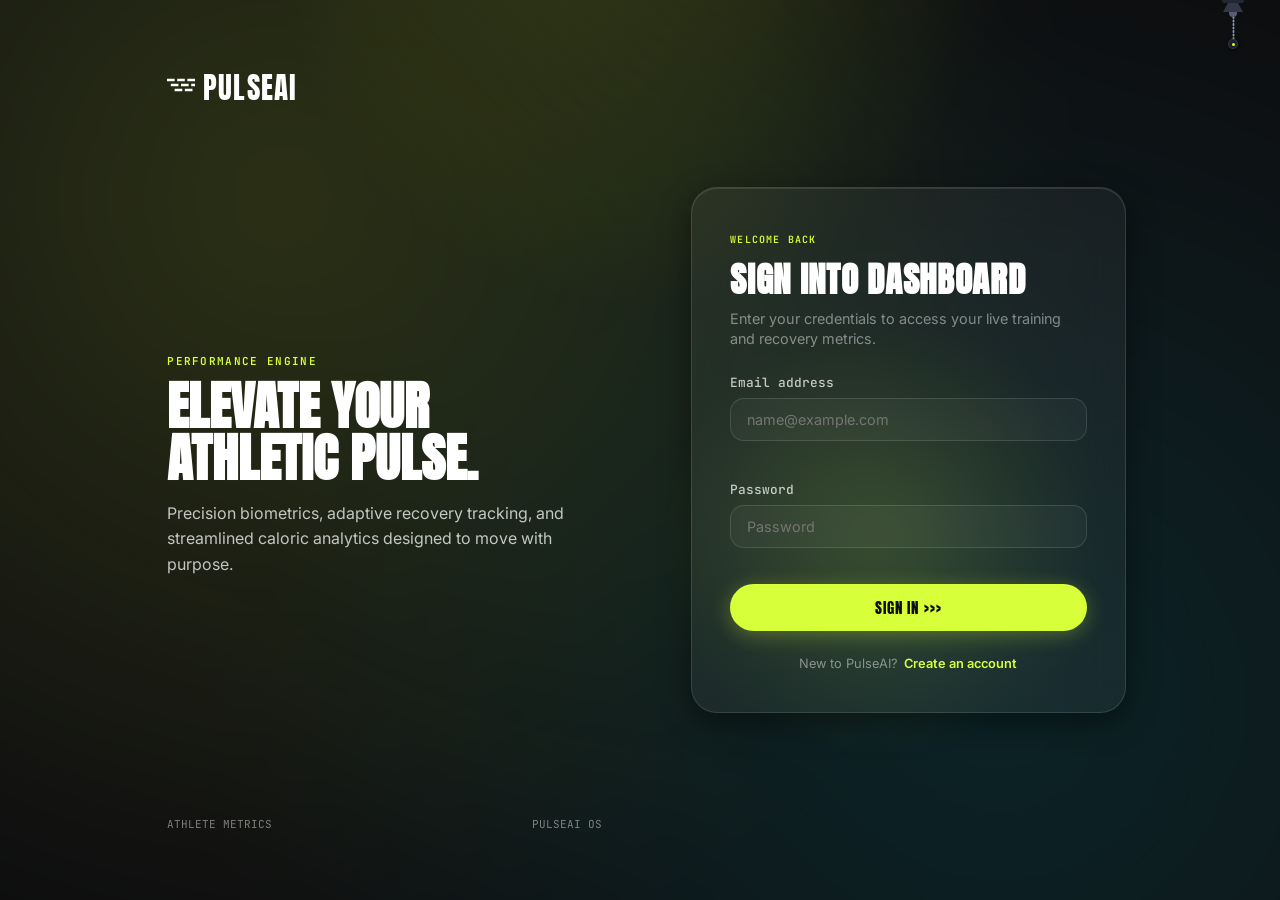
==== index.html @ 4d7e6f19 "Initial commit: PulseAI frontend" ====
<!DOCTYPE html>
<html lang="en">
<head>
  <meta charset="UTF-8">
  <meta http-equiv="refresh" content="0; url=dashboard.html">
  <title>PulseAI — Redirecting</title>
  <script>
    window.location.href = localStorage.getItem('pulseai_token') ? 'dashboard.html' : 'login.html';
  </script>
</head>
<body>
  <p>Redirecting to <a href="dashboard.html">PulseAI Dashboard</a>...</p>
</body>
</html>
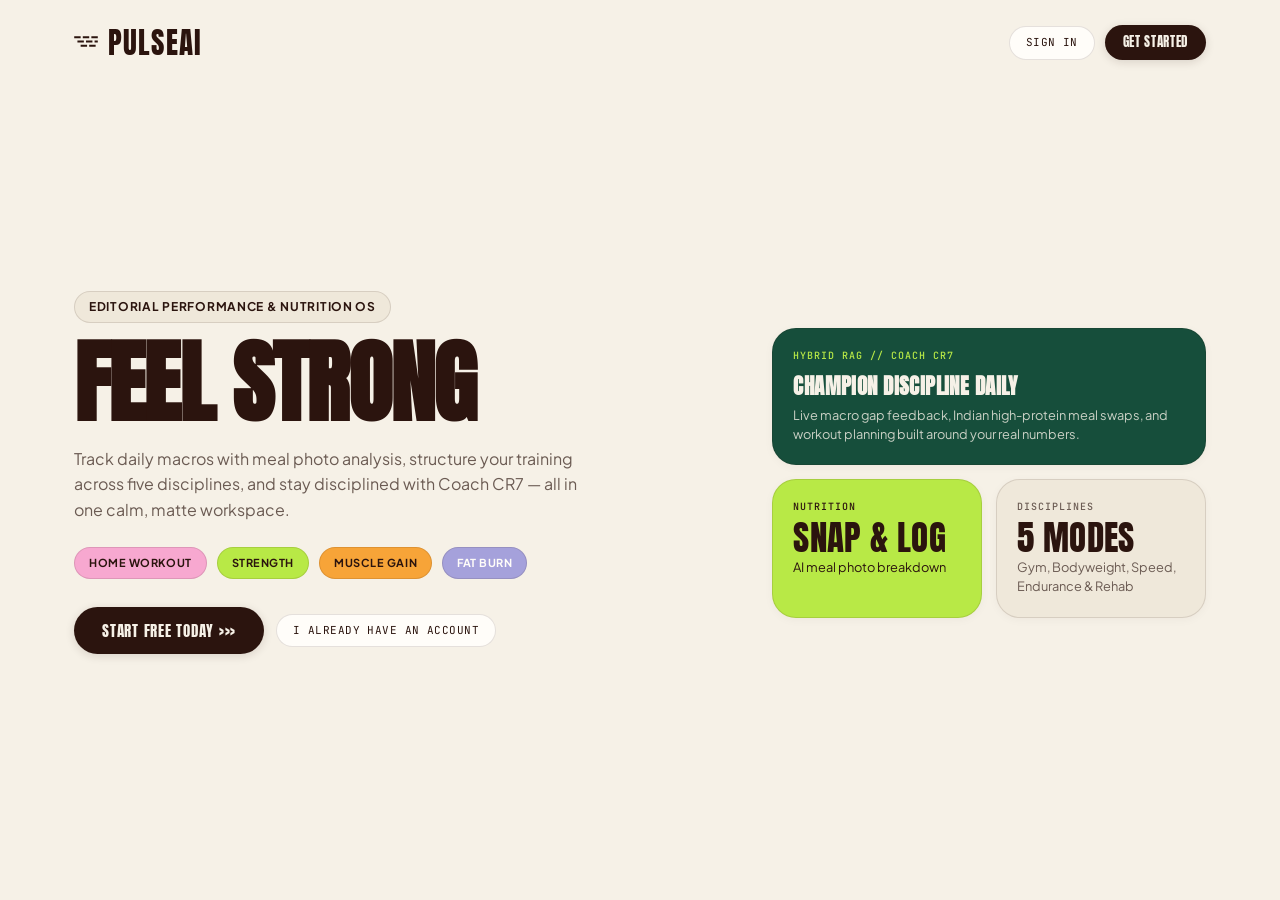
==== commit 9c74f1ad: "add RAG coach" ====
--- a/index.html
+++ b/index.html
@@ -2,13 +2,88 @@
 <html lang="en">
 <head>
   <meta charset="UTF-8">
-  <meta http-equiv="refresh" content="0; url=dashboard.html">
-  <title>PulseAI — Redirecting</title>
+  <meta name="viewport" content="width=device-width, initial-scale=1.0">
+  <title>PulseAI — Feel Strong. Train With Purpose.</title>
+  <link rel="preconnect" href="https://fonts.googleapis.com">
+  <link rel="preconnect" href="https://fonts.gstatic.com" crossorigin>
+  <link href="https://fonts.googleapis.com/css2?family=Anton&family=Plus+Jakarta+Sans:wght@400;500;600;700&family=JetBrains+Mono:wght@400;500;600&display=swap" rel="stylesheet">
+  <link rel="stylesheet" href="css/style.css">
+</head>
+<body class="landing-page">
+  <header class="landing-nav">
+    <a href="index.html" class="landing-brand">
+      <div class="brand-logo-symbol">
+        <svg width="24" height="15" viewBox="0 0 22 14" fill="currentColor">
+          <path d="M0 2h6v2H0zm8 0h6v2H8zm8 0h6v2h-6zM3 6h6v2H3zm8 0h6v2h-6zm8 0h3v2h-3zM6 10h6v2H6zm8 0h6v2h-6z"/>
+        </svg>
+      </div>
+      <span class="brand-wordmark">PulseAI</span>
+    </a>
+
+    <div class="landing-nav-actions" id="landingNavActions">
+      <a href="login.html" class="btn-subtle">Sign In</a>
+      <a href="signup.html" class="btn-primary btn-sm">Get Started</a>
+    </div>
+  </header>
+
+  <main class="landing-hero">
+    <section>
+      <span class="landing-kicker">Editorial Performance &amp; Nutrition OS</span>
+      <h1 class="landing-title">FEEL STRONG</h1>
+      <p class="landing-subtitle">
+        Track daily macros with meal photo analysis, structure your training across five disciplines, and stay disciplined with Coach CR7 — all in one calm, matte workspace.
+      </p>
+
+      <div class="editorial-pills">
+        <span class="editorial-pill pill-blush">HOME WORKOUT</span>
+        <span class="editorial-pill pill-lime">STRENGTH</span>
+        <span class="editorial-pill pill-amber">MUSCLE GAIN</span>
+        <span class="editorial-pill pill-lavender">FAT BURN</span>
+      </div>
+
+      <div class="landing-cta-row" id="landingCtaRow">
+        <a href="signup.html" class="btn-primary">Start Free Today &gt;&gt;&gt;</a>
+        <a href="login.html" class="btn-subtle">I Already Have an Account</a>
+      </div>
+    </section>
+
+    <section class="landing-bento-preview" aria-label="Feature Preview">
+      <div class="landing-stat-card is-forest">
+        <div class="card-label" style="color: #B8E946;">HYBRID RAG // COACH CR7</div>
+        <h2 class="card-heading" style="color: #F6F1E7; margin-top: 8px;">CHAMPION DISCIPLINE DAILY</h2>
+        <p class="card-subtext" style="color: rgba(246, 241, 231, 0.8);">
+          Live macro gap feedback, Indian high-protein meal swaps, and workout planning built around your real numbers.
+        </p>
+      </div>
+
+      <div class="landing-stat-card is-lime">
+        <div class="card-label" style="color: #2B140E;">NUTRITION</div>
+        <div class="pixel-number" style="font-size: 2.2rem; margin-top: 6px;">SNAP &amp; LOG</div>
+        <p class="card-subtext" style="color: #2B140E;">AI meal photo breakdown</p>
+      </div>
+
+      <div class="landing-stat-card is-sand">
+        <div class="card-label">DISCIPLINES</div>
+        <div class="pixel-number" style="font-size: 2.2rem; margin-top: 6px;">5 MODES</div>
+        <p class="card-subtext">Gym, Bodyweight, Speed, Endurance &amp; Rehab</p>
+      </div>
+    </section>
+  </main>
+
   <script>
-    window.location.href = localStorage.getItem('pulseai_token') ? 'dashboard.html' : 'login.html';
+    (function () {
+      const hasToken = Boolean(localStorage.getItem('pulseai_token'));
+      if (hasToken) {
+        const navActions = document.getElementById('landingNavActions');
+        const ctaRow = document.getElementById('landingCtaRow');
+        if (navActions) {
+          navActions.innerHTML = '<a href="dashboard.html" class="btn-primary btn-sm">Open Dashboard &gt;&gt;&gt;</a>';
+        }
+        if (ctaRow) {
+          ctaRow.innerHTML = '<a href="dashboard.html" class="btn-primary">Continue to Dashboard &gt;&gt;&gt;</a>';
+        }
+      }
+    })();
   </script>
-</head>
-<body>
-  <p>Redirecting to <a href="dashboard.html">PulseAI Dashboard</a>...</p>
 </body>
 </html>
--- a/css/style.css
+++ b/css/style.css
@@ -0,0 +1,2840 @@
+/* ==========================================================================
+   PulseAI — Warm Editorial Fitness Design System
+   Aesthetic: Matte cream (#F6F1E7), warm sand (#EFE8DA), deep espresso
+   (#2B140E), bold condensed typography (Anton), and flat pastel/earthy pills.
+   ========================================================================== */
+
+/* --- CSS Variables & Design Tokens --- */
+:root, [data-theme="dark"] {
+  /* Core Warm Editorial Palette */
+  --editorial-espresso: #2B140E;
+  --editorial-forest: #164E3B;
+  --editorial-lime: #B8E946;
+  --editorial-blush: #F7A8D0;
+  --editorial-amber: #F7A438;
+  --editorial-lavender: #A5A1DB;
+
+  --color-accent: #2B140E;           /* Deep Espresso Primary CTA */
+  --color-accent-hover: #3D1E16;
+  --color-accent-subtle: #EFE8DA;
+  --color-accent-glow: rgba(43, 20, 14, 0.08);
+  --color-accent-text: #F6F1E7;
+  --color-accent-contrast: #164E3B;
+
+  --color-bg-canvas: #F6F1E7;        /* Warm Bone / Cream */
+  --color-bg-sand: #EFE8DA;          /* Secondary Warm Sand */
+  --color-bg-card: #FFFDF9;          /* Clean Flat Ivory */
+  --color-bg-card-hover: #EFE8DA;
+  --color-bg-subtle: #EFE8DA;
+  --color-bg-pill: #EFE8DA;
+  --color-bg-active-pill: #F6F1E7;
+
+  --color-border: rgba(43, 20, 14, 0.12);
+  --color-border-subtle: rgba(43, 20, 14, 0.08);
+  --color-border-active: #2B140E;
+
+  --color-text-primary: #2B140E;     /* Deep Espresso Brown */
+  --color-text-secondary: #6B5B53;   /* Muted Taupe */
+  --color-text-muted: #6B5B53;
+  --color-text-inverse: #F6F1E7;
+
+  --color-danger: #B91C1C;
+  --color-danger-bg: rgba(185, 28, 28, 0.1);
+  --color-success: #164E3B;
+  --color-success-bg: rgba(22, 78, 59, 0.12);
+
+  /* Matte Tactile Card Properties (Zero Blur / Zero Glow) */
+  --card-blur: 0px;
+  --card-inner-highlight: none;
+  --shadow-card: 0 2px 10px rgba(43, 20, 14, 0.04);
+  --shadow-hover: 0 6px 18px rgba(43, 20, 14, 0.08);
+  --shadow-glow: none;
+
+  /* Activity Rings Palette (Solid Flat Fills) */
+  --ring-track: #EAE2D3;
+  --ring-cal-color: #B8E946;         /* Electric Lime */
+  --ring-workout-color: #164E3B;     /* Forest Green */
+  --ring-meal-color: #F7A438;        /* Warm Amber */
+
+  /* Analytics Charts */
+  --chart-bar-default: #EAE2D3;
+  --chart-bar-hover: #B8E946;
+  --chart-line-color: rgba(43, 20, 14, 0.12);
+
+  /* Lamp */
+  --lamp-cord-color: #6B5B53;
+  --lamp-knob-color: #2B140E;
+  --lamp-glow-color: rgba(247, 164, 56, 0.25);
+
+  /* Typography */
+  --font-display: 'Anton', 'Oswald', -apple-system, sans-serif;
+  --font-mono: 'JetBrains Mono', monospace;
+  --font-sans: 'Plus Jakarta Sans', 'Inter', -apple-system, BlinkMacSystemFont, 'Segoe UI', Roboto, sans-serif;
+
+  /* Font scale */
+  --font-size-2xs: 10px;
+  --font-size-xs: clamp(0.72rem, 0.68rem + 0.2vw, 0.8rem);
+  --font-size-sm: clamp(0.82rem, 0.78rem + 0.2vw, 0.9rem);
+  --font-size-base: clamp(0.92rem, 0.88rem + 0.2vw, 1rem);
+  --font-size-lg: clamp(1.15rem, 1rem + 0.5vw, 1.35rem);
+  --font-size-xl: clamp(1.5rem, 1.25rem + 1vw, 2rem);
+  --font-size-huge: clamp(2.8rem, 2.2rem + 2.5vw, 4.4rem);
+
+  /* Spacing */
+  --space-2xs: 4px;
+  --space-xs: 8px;
+  --space-sm: 12px;
+  --space-md: 16px;
+  --space-lg: 24px;
+  --space-xl: 32px;
+
+  /* Radii (24-28px curves) */
+  --radius-sm: 8px;
+  --radius-md: 14px;
+  --radius-card: 26px;
+  --radius-full: 9999px;
+
+  /* Transitions */
+  --transition-fast: 160ms cubic-bezier(0.16, 1, 0.3, 1);
+  --transition-normal: 260ms cubic-bezier(0.16, 1, 0.3, 1);
+}
+
+/* Light Lamp Variant (Soft Ivory Canvas) */
+[data-theme="light"] {
+  --color-bg-canvas: #FFFDF9;
+  --color-bg-sand: #F6F1E7;
+  --color-bg-card: #F6F1E7;
+  --color-bg-card-hover: #EFE8DA;
+  --color-bg-subtle: #EFE8DA;
+  --color-bg-pill: #EFE8DA;
+  --color-text-primary: #2B140E;
+  --color-text-secondary: #6B5B53;
+  --color-text-muted: #6B5B53;
+  --shadow-card: 0 2px 10px rgba(43, 20, 14, 0.04);
+  --shadow-hover: 0 6px 18px rgba(43, 20, 14, 0.08);
+}
+
+/* --- Global Reset & Base Setup --- */
+*, *::before, *::after {
+  box-sizing: border-box;
+  margin: 0;
+  padding: 0;
+}
+
+html {
+  font-family: var(--font-sans);
+  background-color: var(--color-bg-canvas);
+  color: var(--color-text-primary);
+  font-size: 16px;
+  line-height: 1.45;
+  -webkit-font-smoothing: antialiased;
+  -moz-osx-font-smoothing: grayscale;
+  overflow-x: hidden;
+}
+
+body {
+  min-height: 100vh;
+  background-color: var(--color-bg-canvas);
+  color: var(--color-text-primary);
+  overflow-x: hidden;
+  position: relative;
+  transition: background-color var(--transition-normal), color var(--transition-normal);
+}
+
+body.app-body {
+  padding-bottom: 96px; /* Floating bottom nav clearance */
+}
+
+/* Matte Editorial Canvas (No Ambient Glow) */
+body::before,
+[data-theme="light"] body::before {
+  display: none;
+}
+
+/* Tabular Numerics across all counters */
+.pixel-number, .stat-val, .tm-val, .kpi-pill strong, .w-val, .ring-center-val, .stat-chip-val {
+  font-variant-numeric: tabular-nums;
+  font-feature-settings: "tnum";
+}
+
+/* ==========================================================================
+   THEME LAMP WIDGET (Top-Right Ceiling Pull Cord)
+   ========================================================================== */
+.theme-lamp-widget {
+  position: fixed;
+  top: 0;
+  right: clamp(16px, 3.5vw, 36px);
+  z-index: 1001;
+  display: flex;
+  flex-direction: column;
+  align-items: center;
+  pointer-events: none;
+  transform-origin: top center;
+}
+
+.lamp-mount {
+  width: 22px;
+  height: 3px;
+  background: #232733;
+  border-radius: 0 0 2px 2px;
+}
+
+.lamp-body {
+  position: relative;
+  display: flex;
+  flex-direction: column;
+  align-items: center;
+  transform-origin: top center;
+  will-change: transform;
+}
+
+.lamp-shade {
+  width: 20px;
+  height: 9px;
+  background: #323846;
+  clip-path: polygon(25% 0%, 75% 0%, 100% 100%, 0% 100%);
+  border-radius: 2px 2px 0 0;
+}
+
+.lamp-bulb {
+  width: 8px;
+  height: 6px;
+  background: #555E75;
+  border-radius: 0 0 4px 4px;
+  margin-top: -1px;
+  transition: background-color var(--transition-normal), box-shadow var(--transition-normal);
+}
+
+.lamp-glow {
+  position: absolute;
+  top: 8px;
+  left: 50%;
+  transform: translateX(-50%);
+  width: 50px;
+  height: 36px;
+  background: radial-gradient(ellipse at top, var(--lamp-glow-color) 0%, transparent 75%);
+  pointer-events: none;
+  opacity: 0;
+  transition: opacity var(--transition-normal);
+}
+
+.lamp-on .lamp-bulb {
+  background: #D7FF3A;
+  box-shadow: 0 0 14px #D7FF3A;
+}
+
+.lamp-on .lamp-glow {
+  opacity: 1;
+}
+
+.lamp-cord-assembly {
+  display: flex;
+  flex-direction: column;
+  align-items: center;
+  pointer-events: auto;
+  cursor: pointer;
+  touch-action: none;
+  transform-origin: top center;
+  will-change: transform;
+}
+
+@keyframes threadPullBounce {
+  0% { transform: translate3d(0, 0, 0) scaleY(1); }
+  30% { transform: translate3d(0, 8px, 0) scaleY(1.2); }
+  60% { transform: translate3d(0, -2px, 0) scaleY(0.96); }
+  80% { transform: translate3d(0, 1px, 0) scaleY(1.02); }
+  100% { transform: translate3d(0, 0, 0) scaleY(1); }
+}
+
+@keyframes lampGentleSwing {
+  0% { transform: rotate(0deg); }
+  22% { transform: rotate(4deg); }
+  48% { transform: rotate(-2.5deg); }
+  72% { transform: rotate(1.2deg); }
+  88% { transform: rotate(-0.5deg); }
+  100% { transform: rotate(0deg); }
+}
+
+.lamp-cord-assembly.is-pulling {
+  animation: threadPullBounce 0.45s cubic-bezier(0.18, 0.89, 0.32, 1.28) forwards;
+}
+
+.lamp-body.is-swinging {
+  animation: lampGentleSwing 0.65s cubic-bezier(0.25, 0.1, 0.25, 1) forwards;
+}
+
+.lamp-wire-svg {
+  width: 3px;
+  height: 22px;
+  color: var(--lamp-cord-color);
+  display: block;
+}
+
+.lamp-pull-knob {
+  background: #1C1F28;
+  border: 1px solid var(--color-border);
+  width: 10px;
+  height: 10px;
+  border-radius: 50%;
+  display: flex;
+  align-items: center;
+  justify-content: center;
+  cursor: pointer;
+  padding: 0;
+  box-shadow: 0 1px 4px rgba(0, 0, 0, 0.5);
+  transition: transform var(--transition-fast), background-color var(--transition-fast);
+}
+
+.lamp-pull-knob:hover {
+  transform: scale(1.18);
+  background: var(--color-accent);
+}
+
+.knob-ring {
+  width: 3px;
+  height: 3px;
+  border-radius: 50%;
+  background: var(--color-accent);
+}
+
+/* ==========================================================================
+   APP SHELL & LAYOUT
+   ========================================================================== */
+.app-shell {
+  width: 100%;
+  max-width: 1280px;
+  margin: 0 auto;
+  display: flex;
+  flex-direction: column;
+  min-height: 100vh;
+  position: relative;
+  z-index: 1;
+}
+
+.main-content {
+  flex: 1;
+  padding: var(--space-md);
+  width: 100%;
+}
+
+/* Hero Header */
+.content-header {
+  display: flex;
+  justify-content: space-between;
+  align-items: center;
+  margin-bottom: var(--space-lg);
+  padding-right: clamp(40px, 5vw, 60px); /* Clearance for top-right lamp */
+}
+
+.header-meta {
+  display: flex;
+  flex-direction: column;
+}
+
+.header-kicker {
+  font-family: var(--font-mono);
+  font-size: var(--font-size-2xs);
+  color: var(--editorial-forest);
+  letter-spacing: 0.12em;
+  font-weight: 600;
+  text-transform: uppercase;
+}
+
+.header-title {
+  font-family: var(--font-display);
+  font-size: clamp(2.1rem, 1.7rem + 1.8vw, 3.4rem);
+  letter-spacing: -0.02em;
+  line-height: 0.95;
+  color: var(--color-text-primary);
+  text-transform: uppercase;
+  margin-top: 4px;
+}
+
+.header-badges {
+  display: flex;
+  align-items: center;
+  gap: var(--space-xs);
+}
+
+.avatar-badge {
+  width: 42px;
+  height: 42px;
+  border-radius: 50%;
+  background: var(--editorial-blush);
+  border: 1px solid var(--color-border);
+  display: flex;
+  align-items: center;
+  justify-content: center;
+  font-family: var(--font-display);
+  font-size: 16px;
+  color: var(--editorial-espresso);
+}
+
+.status-pill {
+  font-family: var(--font-mono);
+  font-size: 10px;
+  padding: 4px 10px;
+  border-radius: var(--radius-full);
+  background: var(--color-bg-sand);
+  color: var(--color-text-secondary);
+  border: 1px solid var(--color-border);
+  text-transform: uppercase;
+  letter-spacing: 0.05em;
+}
+
+.status-live {
+  background: var(--editorial-forest);
+  color: #F6F1E7;
+  border-color: var(--editorial-forest);
+  font-weight: 600;
+}
+
+.status-completed {
+  background: var(--editorial-lime);
+  color: var(--editorial-espresso);
+  border-color: rgba(43, 20, 14, 0.12);
+  font-weight: 600;
+}
+
+/* ==========================================================================
+   NAVIGATION
+   Mobile: Clean Espresso Pill Bottom Nav
+   Desktop: Clean Espresso Sticky Side Nav
+   ========================================================================== */
+.app-nav {
+  position: fixed;
+  bottom: 16px;
+  left: 50%;
+  transform: translateX(-50%);
+  width: calc(100% - 32px);
+  max-width: 400px;
+  z-index: 1000;
+  background: var(--editorial-espresso);
+  border: 1px solid rgba(43, 20, 14, 0.2);
+  border-radius: var(--radius-full);
+  box-shadow: 0 8px 24px rgba(43, 20, 14, 0.16);
+  display: flex;
+  justify-content: space-around;
+  align-items: center;
+  padding: 8px 14px;
+}
+
+[data-theme="light"] .app-nav {
+  background: var(--editorial-espresso);
+  border-color: rgba(43, 20, 14, 0.2);
+  box-shadow: 0 8px 24px rgba(43, 20, 14, 0.16);
+}
+
+.nav-brand, .nav-footer {
+  display: none;
+}
+
+.nav-links {
+  display: flex;
+  justify-content: space-around;
+  align-items: center;
+  width: 100%;
+  list-style: none;
+}
+
+.nav-item {
+  display: flex;
+  flex-direction: column;
+  align-items: center;
+  text-decoration: none;
+  color: rgba(246, 241, 231, 0.68);
+  font-family: var(--font-sans);
+  font-weight: 600;
+  font-size: 10px;
+  gap: 3px;
+  padding: 6px 14px;
+  border-radius: var(--radius-full);
+  transition: color var(--transition-fast), background-color var(--transition-fast), transform var(--transition-fast);
+}
+
+.nav-item:active {
+  transform: scale(0.95);
+}
+
+.nav-icon {
+  width: 20px;
+  height: 20px;
+}
+
+.nav-item.active {
+  color: var(--editorial-espresso);
+  background-color: #F6F1E7;
+  box-shadow: none;
+  font-weight: 700;
+}
+
+[data-theme="light"] .nav-item.active {
+  color: var(--editorial-espresso);
+  background-color: #FFFDF9;
+  box-shadow: none;
+}
+
+/* ==========================================================================
+   CARDS & BENTO GRID SYSTEM
+   ========================================================================== */
+.card {
+  background: var(--color-bg-card);
+  border: 1px solid var(--color-border);
+  border-radius: var(--radius-card);
+  box-shadow: var(--shadow-card);
+  padding: clamp(18px, 2.5vw, 26px);
+  display: flex;
+  flex-direction: column;
+  position: relative;
+  overflow: hidden;
+  animation: cardFadeUp 0.45s cubic-bezier(0.16, 1, 0.3, 1) backwards;
+  transition: transform var(--transition-normal), box-shadow var(--transition-normal), border-color var(--transition-normal);
+}
+
+.card:hover {
+  box-shadow: var(--shadow-hover);
+  border-color: rgba(43, 20, 14, 0.22);
+}
+
+[data-theme="light"] .card:hover {
+  border-color: rgba(43, 20, 14, 0.22);
+}
+
+@keyframes cardFadeUp {
+  from {
+    opacity: 0;
+    transform: translateY(14px);
+  }
+  to {
+    opacity: 1;
+    transform: translateY(0);
+  }
+}
+
+.card-header {
+  display: flex;
+  justify-content: space-between;
+  align-items: center;
+  margin-bottom: var(--space-md);
+}
+
+.card-label {
+  font-family: var(--font-mono);
+  font-size: var(--font-size-2xs);
+  color: var(--color-text-muted);
+  letter-spacing: 0.1em;
+  text-transform: uppercase;
+  font-weight: 500;
+}
+
+.card-badge {
+  font-family: var(--font-mono);
+  font-size: var(--font-size-2xs);
+  padding: 3px 8px;
+  border-radius: var(--radius-full);
+  background-color: var(--color-bg-subtle);
+  color: var(--color-text-secondary);
+  border: 1px solid var(--color-border);
+  text-transform: uppercase;
+}
+
+/* Giant Condensed Numbers */
+.pixel-number {
+  font-family: var(--font-display);
+  font-size: var(--font-size-huge);
+  line-height: 0.95;
+  color: var(--color-text-primary);
+  letter-spacing: 0.01em;
+  text-transform: uppercase;
+}
+
+.metric-pixel-wrap {
+  display: flex;
+  align-items: baseline;
+  gap: var(--space-xs);
+}
+
+.pixel-unit {
+  font-family: var(--font-mono);
+  font-size: var(--font-size-sm);
+  color: var(--color-text-muted);
+  font-weight: 600;
+}
+
+.card-heading {
+  font-family: var(--font-display);
+  font-size: 1.3rem;
+  letter-spacing: 0.02em;
+  text-transform: uppercase;
+  color: var(--color-text-primary);
+  margin-top: 4px;
+}
+
+.card-subtext {
+  font-size: var(--font-size-xs);
+  color: var(--color-text-muted);
+  margin-top: 4px;
+  line-height: 1.5;
+}
+
+/* ==========================================================================
+   1. FOREST GREEN EDITORIAL PULSESCORE CARD
+   ========================================================================== */
+.card-pulsescore {
+  background: var(--editorial-forest) !important;
+  color: #F6F1E7 !important;
+  border: 1px solid rgba(43, 20, 14, 0.14) !important;
+  box-shadow: 0 4px 16px rgba(22, 78, 59, 0.16) !important;
+}
+
+.card-pulsescore .card-label,
+.card-pulsescore .card-heading,
+.card-pulsescore .card-subtext,
+.card-pulsescore .pixel-unit,
+.card-pulsescore .stat-lbl,
+.card-pulsescore .stat-val,
+.card-pulsescore .stat-unit {
+  color: #F6F1E7 !important;
+}
+
+.card-pulsescore .pixel-number {
+  color: #F6F1E7 !important;
+  font-family: var(--font-display) !important;
+}
+
+.card-pulsescore .card-badge.pulse-badge {
+  background: var(--editorial-lime) !important;
+  color: var(--editorial-espresso) !important;
+  border: none !important;
+  font-weight: 700 !important;
+}
+
+.card-pulsescore .card-footer-stats {
+  border-top: 1px solid rgba(246, 241, 231, 0.2) !important;
+}
+
+.card-footer-stats {
+  display: flex;
+  gap: var(--space-lg);
+  margin-top: auto;
+  padding-top: var(--space-md);
+  border-top: 1px solid var(--color-border-subtle);
+}
+
+.mini-stat {
+  display: flex;
+  align-items: baseline;
+  gap: 5px;
+}
+
+.stat-lbl {
+  font-family: var(--font-mono);
+  font-size: var(--font-size-2xs);
+  color: var(--color-text-muted);
+}
+
+.stat-val {
+  font-family: var(--font-display);
+  font-size: 1.3rem;
+  color: var(--color-text-primary);
+}
+
+.stat-unit {
+  font-family: var(--font-mono);
+  font-size: var(--font-size-2xs);
+  color: var(--color-text-muted);
+}
+
+/* ==========================================================================
+   2. ACTIVITY RINGS CARD (Smartwatch Concentric Rings)
+   ========================================================================== */
+.card-activity-rings {
+  display: flex;
+  flex-direction: column;
+  position: relative;
+}
+
+.rings-visual-wrapper {
+  position: relative;
+  display: flex;
+  justify-content: center;
+  align-items: center;
+  padding: var(--space-md) 0;
+}
+
+.rings-svg {
+  width: 220px;
+  height: 220px;
+  display: block;
+  overflow: visible;
+}
+
+.ring-stroke {
+  cursor: pointer;
+  transition: opacity 200ms ease, transform 200ms ease;
+  transform-origin: 110px 110px;
+}
+
+#ringCalories {
+  stroke: var(--ring-cal-color);
+  filter: none;
+}
+
+#ringWorkouts {
+  stroke: var(--ring-workout-color);
+  filter: none;
+}
+
+#ringMeals {
+  stroke: var(--ring-meal-color);
+  filter: none;
+}
+
+.rings-center-info {
+  position: absolute;
+  top: 50%;
+  left: 50%;
+  transform: translate(-50%, -50%);
+  display: flex;
+  flex-direction: column;
+  align-items: center;
+  justify-content: center;
+  text-align: center;
+  pointer-events: none;
+}
+
+.ring-center-val {
+  font-family: var(--font-display);
+  font-size: clamp(2.2rem, 1.8rem + 1vw, 2.8rem);
+  line-height: 0.95;
+  color: var(--color-text-primary);
+  letter-spacing: 0.02em;
+}
+
+.ring-center-label {
+  font-family: var(--font-mono);
+  font-size: 10px;
+  letter-spacing: 0.12em;
+  color: var(--color-text-muted);
+  font-weight: 600;
+  text-transform: uppercase;
+  margin-top: 2px;
+}
+
+.rings-legend {
+  display: grid;
+  grid-template-columns: repeat(3, 1fr);
+  gap: var(--space-xs);
+  margin-top: var(--space-sm);
+  padding-top: var(--space-sm);
+  border-top: 1px solid var(--color-border-subtle);
+}
+
+.ring-legend-item {
+  display: flex;
+  flex-direction: column;
+  padding: 6px 10px;
+  border-radius: var(--radius-md);
+  background: var(--color-bg-subtle);
+  border: 1px solid transparent;
+  cursor: pointer;
+  transition: background-color var(--transition-fast), border-color var(--transition-fast), transform var(--transition-fast);
+}
+
+.ring-legend-item:hover, .ring-legend-item.is-highlighted {
+  background: var(--color-bg-sand);
+  border-color: var(--color-border-active);
+  transform: translateY(-2px);
+}
+
+.ring-legend-header {
+  display: flex;
+  align-items: center;
+  gap: 6px;
+}
+
+.ring-dot {
+  width: 8px;
+  height: 8px;
+  border-radius: 50%;
+}
+
+.ring-dot.dot-cal { background: var(--ring-cal-color); }
+.ring-dot.dot-work { background: var(--ring-workout-color); }
+.ring-dot.dot-meal { background: var(--ring-meal-color); }
+
+.ring-legend-name {
+  font-family: var(--font-mono);
+  font-size: 9px;
+  letter-spacing: 0.08em;
+  color: var(--color-text-muted);
+}
+
+.ring-legend-val {
+  font-family: var(--font-display);
+  font-size: 1.1rem;
+  color: var(--color-text-primary);
+  margin-top: 2px;
+}
+
+.rings-empty-state {
+  text-align: center;
+  padding: var(--space-xs) 0;
+  font-size: var(--font-size-xs);
+  color: var(--color-text-muted);
+}
+
+/* ==========================================================================
+   3. CALORIES TODAY VS TARGET
+   ========================================================================== */
+.target-subline {
+  display: flex;
+  justify-content: space-between;
+  font-family: var(--font-mono);
+  font-size: var(--font-size-xs);
+  color: var(--color-text-muted);
+  margin-top: var(--space-xs);
+}
+
+.slim-progress-wrap {
+  width: 100%;
+  height: 10px;
+  background: #EAE2D3;
+  border-radius: var(--radius-full);
+  margin: var(--space-md) 0 var(--space-xs);
+  overflow: hidden;
+  border: none;
+}
+
+.slim-progress-bar {
+  height: 100%;
+  background: var(--editorial-lime);
+  border-radius: var(--radius-full);
+  box-shadow: none;
+  transition: width 0.8s cubic-bezier(0.16, 1, 0.3, 1);
+}
+
+.progress-labels {
+  display: flex;
+  justify-content: space-between;
+  font-family: var(--font-mono);
+  font-size: 11px;
+  color: var(--color-text-muted);
+}
+
+/* Dotted Progress fallback */
+.dotted-progress-container {
+  margin-top: var(--space-md);
+}
+
+.dotted-track {
+  display: flex;
+  gap: 5px;
+  margin-bottom: var(--space-xs);
+}
+
+.dot {
+  flex: 1;
+  height: 6px;
+  border-radius: 3px;
+  background: #EAE2D3;
+  transition: background-color var(--transition-fast);
+}
+
+[data-theme="light"] .dot {
+  background: #EAE2D3;
+}
+
+.dot.filled {
+  background: var(--editorial-lime);
+  box-shadow: none;
+}
+
+/* ==========================================================================
+   4. TODAY'S WORKOUT CARD & CHIPS (Design Reference Style)
+   ========================================================================== */
+.workout-name {
+  font-family: var(--font-display);
+  font-size: 1.4rem;
+  letter-spacing: 0.02em;
+  text-transform: uppercase;
+  color: var(--color-text-primary);
+  margin-bottom: var(--space-sm);
+}
+
+.stat-chips-grid {
+  display: grid;
+  grid-template-columns: repeat(auto-fit, minmax(90px, 1fr));
+  gap: var(--space-xs);
+}
+
+.stat-chip {
+  background: var(--color-bg-sand);
+  border: 1px solid var(--color-border);
+  border-radius: var(--radius-md);
+  padding: 8px 12px;
+  display: flex;
+  flex-direction: column;
+}
+
+[data-theme="light"] .stat-chip {
+  background: var(--color-bg-sand);
+}
+
+.stat-chip-lbl {
+  font-family: var(--font-mono);
+  font-size: 9px;
+  letter-spacing: 0.08em;
+  color: var(--color-text-muted);
+  text-transform: uppercase;
+}
+
+.stat-chip-val {
+  font-family: var(--font-display);
+  font-size: 1.25rem;
+  color: var(--color-text-primary);
+  margin-top: 2px;
+}
+
+.stat-chip-val small {
+  font-size: 11px;
+  font-family: var(--font-mono);
+  color: var(--color-text-muted);
+  margin-left: 2px;
+}
+
+/* ==========================================================================
+   5. BMI CARD
+   ========================================================================== */
+.bmi-scale-bar {
+  display: flex;
+  height: 6px;
+  border-radius: 3px;
+  overflow: hidden;
+  margin: var(--space-md) 0 var(--space-xs);
+  position: relative;
+  background: var(--color-bg-subtle);
+}
+
+.scale-segment { flex: 1; }
+.seg-under { background: #38BDF8; }
+.seg-normal { background: var(--color-accent); }
+.seg-over { background: #FBBF24; }
+.seg-obese { background: #F87171; }
+
+.scale-pointer {
+  position: absolute;
+  top: -2px;
+  width: 10px;
+  height: 10px;
+  border-radius: 50%;
+  background: #FFFFFF;
+  box-shadow: 0 0 8px rgba(0, 0, 0, 0.8);
+  transform: translateX(-50%);
+  transition: left 0.6s cubic-bezier(0.16, 1, 0.3, 1);
+}
+
+.bmi-scale-labels {
+  display: flex;
+  justify-content: space-between;
+  font-family: var(--font-mono);
+  font-size: 9px;
+  color: var(--color-text-muted);
+}
+
+.bmi-category-info {
+  display: flex;
+  flex-direction: column;
+  gap: 2px;
+  margin-top: var(--space-xs);
+}
+
+.bmi-tag {
+  font-family: var(--font-mono);
+  font-size: var(--font-size-xs);
+  font-weight: 600;
+  color: var(--color-accent);
+}
+
+.bmi-range-label {
+  font-size: 11px;
+  color: var(--color-text-muted);
+}
+
+/* ==========================================================================
+   6. WEEK DATE STRIP
+   ========================================================================== */
+.card-date-strip {
+  padding: 10px var(--space-md);
+  margin-bottom: var(--space-lg);
+  overflow-x: auto;
+  scrollbar-width: none;
+}
+
+.card-date-strip::-webkit-scrollbar {
+  display: none;
+}
+
+.date-strip-items {
+  display: grid;
+  grid-template-columns: repeat(7, 1fr);
+  gap: var(--space-xs);
+  min-width: 320px;
+}
+
+.date-pill {
+  display: flex;
+  flex-direction: column;
+  align-items: center;
+  justify-content: center;
+  padding: 8px 4px;
+  border-radius: var(--radius-md);
+  background: var(--color-bg-subtle);
+  border: 1px solid transparent;
+  transition: background-color var(--transition-fast), border-color var(--transition-fast);
+}
+
+.date-day {
+  font-family: var(--font-mono);
+  font-size: 10px;
+  color: var(--color-text-muted);
+  letter-spacing: 0.05em;
+}
+
+.date-num {
+  font-family: var(--font-display);
+  font-size: 1.3rem;
+  color: var(--color-text-primary);
+  line-height: 1.1;
+  margin-top: 2px;
+}
+
+.date-pill.active {
+  background: var(--color-accent);
+  color: #0E0E10 !important;
+  box-shadow: 0 0 16px rgba(215, 255, 58, 0.4);
+}
+
+.date-pill.active .date-day,
+.date-pill.active .date-num,
+.date-pill.active .today-marker {
+  color: #0E0E10 !important;
+}
+
+.today-marker {
+  font-family: var(--font-mono);
+  font-size: 8px;
+  font-weight: 700;
+  letter-spacing: 0.1em;
+  margin-top: 2px;
+}
+
+/* ==========================================================================
+   7. WEEKLY ANALYTICS & CHARTS
+   ========================================================================== */
+.analytics-section {
+  margin-top: var(--space-lg);
+}
+
+.analytics-header {
+  display: flex;
+  justify-content: space-between;
+  align-items: flex-end;
+  margin-bottom: var(--space-md);
+  flex-wrap: wrap;
+  gap: var(--space-xs);
+}
+
+.section-title {
+  font-family: var(--font-display);
+  font-size: 1.6rem;
+  letter-spacing: 0.02em;
+  text-transform: uppercase;
+  color: var(--color-text-primary);
+}
+
+.analytics-kpis {
+  display: flex;
+  gap: var(--space-xs);
+}
+
+.kpi-pill {
+  background: var(--color-bg-card);
+  border: 1px solid var(--color-border);
+  border-radius: var(--radius-full);
+  padding: 6px 14px;
+  font-family: var(--font-mono);
+  font-size: 11px;
+  display: flex;
+  align-items: center;
+  gap: 6px;
+}
+
+.kpi-label { color: var(--color-text-muted); }
+
+.analytics-chart-card {
+  padding: var(--space-lg);
+}
+
+.weekly-analytics-svg {
+  width: 100%;
+  height: 200px;
+  display: block;
+}
+
+.chart-bar {
+  fill: var(--chart-bar-default);
+  transition: fill var(--transition-fast);
+}
+
+.chart-bar-group:hover .chart-bar {
+  fill: var(--chart-bar-hover);
+}
+
+.chart-bar.bar-today {
+  fill: var(--editorial-lime);
+  filter: none;
+}
+
+.chart-day-label {
+  font-family: var(--font-mono);
+  font-size: 10px;
+  fill: var(--color-text-muted);
+}
+
+.chart-day-label.is-today {
+  fill: var(--editorial-espresso);
+  font-weight: 700;
+}
+
+/* ==========================================================================
+   BUTTONS & CTAs (Deep Espresso Pill Buttons)
+   ========================================================================== */
+.btn-primary {
+  background: var(--editorial-espresso);
+  color: #F6F1E7;
+  border: none;
+  border-radius: 999px;
+  font-family: var(--font-display);
+  font-size: 15px;
+  letter-spacing: 0.05em;
+  text-transform: uppercase;
+  padding: 13px 28px;
+  display: inline-flex;
+  align-items: center;
+  justify-content: center;
+  gap: 8px;
+  cursor: pointer;
+  box-shadow: 0 2px 10px rgba(43, 20, 14, 0.14);
+  transition: transform var(--transition-fast), background-color var(--transition-fast), box-shadow var(--transition-fast);
+  text-decoration: none;
+}
+
+.btn-primary:hover {
+  background: #3D1E16;
+  transform: translateY(-2px);
+  box-shadow: 0 6px 16px rgba(43, 20, 14, 0.2);
+}
+
+.btn-primary:active {
+  transform: scale(0.97);
+}
+
+.btn-sm {
+  padding: 8px 18px;
+  font-size: 13px;
+}
+
+.btn-subtle {
+  background: var(--color-bg-card);
+  color: var(--color-text-primary);
+  border: 1px solid var(--color-border);
+  border-radius: var(--radius-full);
+  font-family: var(--font-mono);
+  font-size: 11px;
+  letter-spacing: 0.04em;
+  text-transform: uppercase;
+  padding: 8px 16px;
+  cursor: pointer;
+  text-decoration: none;
+  transition: background-color var(--transition-fast), border-color var(--transition-fast), transform var(--transition-fast);
+}
+
+.btn-subtle:hover {
+  background: var(--color-bg-card-hover);
+  border-color: rgba(255, 255, 255, 0.25);
+  transform: translateY(-1px);
+}
+
+.btn-delete {
+  background: var(--color-danger-bg);
+  color: var(--color-danger);
+  border: 1px solid rgba(255, 77, 77, 0.25);
+  border-radius: var(--radius-full);
+  padding: 8px 16px;
+  font-family: var(--font-mono);
+  font-size: 11px;
+  font-weight: 600;
+  cursor: pointer;
+  transition: background-color var(--transition-fast);
+}
+
+.btn-delete:hover {
+  background: var(--color-danger);
+  color: #FFFFFF;
+}
+
+.btn-logout-icon {
+  background: none;
+  border: none;
+  color: var(--color-text-muted);
+  cursor: pointer;
+  display: flex;
+  align-items: center;
+  gap: var(--space-xs);
+  font-family: var(--font-mono);
+  font-size: var(--font-size-xs);
+  padding: 10px 14px;
+  border-radius: var(--radius-md);
+  transition: color var(--transition-fast), background-color var(--transition-fast);
+}
+
+.btn-logout-icon:hover {
+  color: var(--color-danger);
+  background: var(--color-bg-subtle);
+}
+
+.btn-icon-del {
+  background: none;
+  border: none;
+  color: var(--color-text-muted);
+  font-size: 20px;
+  cursor: pointer;
+  padding: 0 4px;
+}
+
+.btn-icon-del:hover {
+  color: var(--color-danger);
+}
+
+.btn-icon-close {
+  background: none;
+  border: none;
+  font-size: 22px;
+  color: var(--color-text-muted);
+  cursor: pointer;
+}
+
+/* ==========================================================================
+   FORMS & INPUTS (Glass Inputs with Lime Focus Glow)
+   ========================================================================== */
+.auth-form, .bento-form {
+  display: flex;
+  flex-direction: column;
+  gap: var(--space-md);
+}
+
+.form-group {
+  display: flex;
+  flex-direction: column;
+  gap: 5px;
+}
+
+.form-label {
+  font-family: var(--font-mono);
+  font-size: var(--font-size-xs);
+  color: var(--color-text-secondary);
+  font-weight: 500;
+}
+
+.form-input {
+  font-family: var(--font-sans);
+  font-size: var(--font-size-sm);
+  background: var(--color-bg-subtle);
+  color: var(--color-text-primary);
+  border: 1px solid var(--color-border);
+  border-radius: var(--radius-md);
+  padding: 12px 16px;
+  outline: none;
+  transition: border-color var(--transition-fast), box-shadow var(--transition-fast), background-color var(--transition-fast);
+}
+
+.form-input:focus {
+  border-color: var(--editorial-espresso);
+  box-shadow: 0 0 0 3px rgba(43, 20, 14, 0.08);
+  background: #FFFDF9;
+}
+
+.form-row-duo {
+  display: grid;
+  grid-template-columns: repeat(auto-fit, minmax(180px, 1fr));
+  gap: var(--space-sm);
+}
+
+.form-row-triplet {
+  display: grid;
+  grid-template-columns: repeat(auto-fit, minmax(100px, 1fr));
+  gap: var(--space-sm);
+}
+
+.form-actions-row, .form-actions-split {
+  display: flex;
+  justify-content: space-between;
+  align-items: center;
+  gap: var(--space-md);
+  margin-top: var(--space-xs);
+}
+
+.checkbox-label {
+  display: flex;
+  align-items: center;
+  gap: 8px;
+  font-family: var(--font-mono);
+  font-size: var(--font-size-xs);
+  cursor: pointer;
+  color: var(--color-text-secondary);
+}
+
+/* ==========================================================================
+   AUTH PAGES (Login & Signup with Neon Cursor Glow)
+   ========================================================================== */
+.auth-page {
+  display: flex;
+  min-height: 100vh;
+  position: relative;
+  overflow-x: hidden;
+  align-items: center;
+  justify-content: center;
+}
+
+.aurora-container {
+  display: none;
+}
+
+.aurora-mesh,
+.cursor-glow {
+  display: none;
+}
+
+.auth-split-wrapper {
+  position: relative;
+  z-index: 1;
+  width: 100%;
+  max-width: 1080px;
+  margin: 0 auto;
+  display: flex;
+  padding: var(--space-md);
+  min-height: 100vh;
+}
+
+.auth-brand-side {
+  display: none;
+  flex: 1;
+  flex-direction: column;
+  justify-content: space-between;
+  padding: clamp(24px, 4vw, 56px);
+}
+
+.brand-top {
+  display: flex;
+  align-items: center;
+  gap: var(--space-xs);
+}
+
+.brand-wordmark {
+  font-family: var(--font-display);
+  font-size: 1.8rem;
+  letter-spacing: 0.04em;
+  color: var(--color-text-primary);
+  text-transform: uppercase;
+}
+
+.brand-hero-content {
+  margin: auto 0;
+}
+
+.brand-sub-badge {
+  display: inline-block;
+  font-family: var(--font-sans);
+  font-size: 11px;
+  background: var(--editorial-blush);
+  color: var(--editorial-espresso);
+  padding: 5px 12px;
+  border-radius: 999px;
+  letter-spacing: 0.06em;
+  font-weight: 700;
+  text-transform: uppercase;
+}
+
+.brand-pixel-title {
+  font-family: var(--font-display);
+  font-size: clamp(2.8rem, 2.2rem + 2vw, 4.2rem);
+  line-height: 0.95;
+  letter-spacing: -0.02em;
+  color: var(--color-text-primary);
+  text-transform: uppercase;
+  margin: var(--space-sm) 0 var(--space-md);
+}
+
+.brand-desc {
+  font-size: var(--font-size-base);
+  color: var(--color-text-secondary);
+  line-height: 1.6;
+  max-width: 420px;
+}
+
+.brand-bottom-coords {
+  display: flex;
+  justify-content: space-between;
+  font-family: var(--font-mono);
+  font-size: 11px;
+  color: var(--color-text-muted);
+}
+
+.auth-form-side {
+  flex: 1;
+  display: flex;
+  align-items: center;
+  justify-content: center;
+  padding: clamp(16px, 3vw, 40px);
+}
+
+.glass-form-card {
+  width: 100%;
+  max-width: 440px;
+  background: var(--color-bg-card);
+  border: 1px solid var(--color-border);
+  border-radius: var(--radius-card);
+  padding: clamp(24px, 4vw, 38px);
+  box-shadow: var(--shadow-card);
+}
+
+.form-header {
+  margin-bottom: var(--space-lg);
+}
+
+.form-kicker {
+  font-family: var(--font-mono);
+  font-size: var(--font-size-2xs);
+  color: var(--editorial-forest);
+  letter-spacing: 0.12em;
+  font-weight: 600;
+  text-transform: uppercase;
+}
+
+.form-title {
+  font-family: var(--font-display);
+  font-size: clamp(1.9rem, 1.5rem + 1vw, 2.5rem);
+  letter-spacing: -0.02em;
+  line-height: 0.95;
+  text-transform: uppercase;
+  color: var(--color-text-primary);
+  margin-top: 6px;
+}
+
+.form-desc {
+  font-size: var(--font-size-sm);
+  color: var(--color-text-muted);
+  margin-top: 4px;
+}
+
+.field-error {
+  font-family: var(--font-mono);
+  font-size: 11px;
+  color: var(--color-danger);
+  min-height: 15px;
+}
+
+.btn-loader {
+  width: 16px;
+  height: 16px;
+  border: 2px solid rgba(0, 0, 0, 0.3);
+  border-top-color: #0E0E10;
+  border-radius: 50%;
+  animation: spin 0.8s linear infinite;
+}
+
+@keyframes spin {
+  to { transform: rotate(360deg); }
+}
+
+.alert-banner {
+  display: flex;
+  align-items: center;
+  padding: 10px 14px;
+  border-radius: var(--radius-md);
+  font-family: var(--font-mono);
+  font-size: 12px;
+  margin-bottom: var(--space-md);
+  background-color: var(--color-danger-bg);
+  color: var(--color-danger);
+  border: 1px solid rgba(255, 77, 77, 0.25);
+}
+
+.alert-success {
+  background-color: var(--color-success-bg);
+  color: var(--color-accent);
+  border-color: rgba(215, 255, 58, 0.3);
+}
+
+.form-footer {
+  display: flex;
+  justify-content: center;
+  gap: 6px;
+  font-size: var(--font-size-xs);
+  margin-top: var(--space-lg);
+  color: var(--color-text-muted);
+}
+
+.footer-link {
+  color: var(--color-accent);
+  text-decoration: none;
+  font-weight: 600;
+}
+
+/* ==========================================================================
+   WORKOUTS & MEALS SPECIFIC VIEWS
+   ========================================================================== */
+.workouts-grid {
+  display: grid;
+  grid-template-columns: 1fr;
+  gap: var(--space-md);
+}
+
+.workout-item-card {
+  display: flex;
+  flex-direction: column;
+  gap: var(--space-md);
+}
+
+.workout-card-top {
+  display: flex;
+  justify-content: space-between;
+  align-items: flex-start;
+}
+
+.workout-card-date {
+  font-family: var(--font-mono);
+  font-size: 11px;
+  color: var(--color-text-muted);
+}
+
+.workout-card-name {
+  font-family: var(--font-display);
+  font-size: 1.4rem;
+  letter-spacing: 0.02em;
+  text-transform: uppercase;
+  color: var(--color-text-primary);
+  margin-top: 2px;
+}
+
+.workout-card-stats {
+  display: grid;
+  grid-template-columns: repeat(3, 1fr);
+  gap: var(--space-xs);
+}
+
+.workout-card-actions {
+  display: flex;
+  justify-content: flex-end;
+  gap: var(--space-xs);
+}
+
+/* Meals */
+.nutrition-totals-card {
+  margin-bottom: var(--space-lg);
+}
+
+.totals-header {
+  display: flex;
+  justify-content: space-between;
+  align-items: center;
+  margin-bottom: var(--space-md);
+}
+
+.totals-grid {
+  display: grid;
+  grid-template-columns: repeat(auto-fit, minmax(130px, 1fr));
+  gap: var(--space-md);
+}
+
+.total-metric {
+  display: flex;
+  flex-direction: column;
+}
+
+.tm-label {
+  font-family: var(--font-mono);
+  font-size: 10px;
+  letter-spacing: 0.08em;
+  color: var(--color-text-muted);
+  text-transform: uppercase;
+}
+
+.tm-val {
+  font-family: var(--font-display);
+  font-size: 2.2rem;
+  color: var(--color-text-primary);
+  line-height: 1;
+  margin-top: 2px;
+}
+
+.tm-sub {
+  font-family: var(--font-mono);
+  font-size: 11px;
+  color: var(--color-text-muted);
+  margin-top: 4px;
+}
+
+.meals-bento-grid {
+  display: grid;
+  grid-template-columns: 1fr;
+  gap: var(--space-md);
+}
+
+.meals-stack {
+  display: flex;
+  flex-direction: column;
+  gap: var(--space-xs);
+  margin-top: var(--space-sm);
+}
+
+.meal-entry-row {
+  display: flex;
+  justify-content: space-between;
+  align-items: center;
+  padding: 12px 16px;
+  border-radius: var(--radius-md);
+  background: var(--color-bg-subtle);
+  border: 1px solid var(--color-border-subtle);
+}
+
+.meal-name {
+  font-family: var(--font-sans);
+  font-weight: 600;
+  font-size: var(--font-size-sm);
+  color: var(--color-text-primary);
+}
+
+.meal-portion {
+  font-family: var(--font-mono);
+  font-size: 10px;
+  color: var(--color-text-muted);
+  margin-top: 2px;
+}
+
+.meal-right {
+  display: flex;
+  align-items: center;
+  gap: var(--space-sm);
+}
+
+.meal-cals {
+  font-family: var(--font-display);
+  font-size: 1.3rem;
+  color: var(--color-accent);
+}
+
+.meal-cals small {
+  font-size: 10px;
+  font-family: var(--font-mono);
+  color: var(--color-text-muted);
+}
+
+/* Settings */
+.settings-container {
+  max-width: 680px;
+  margin: 0 auto;
+}
+
+/* ==========================================================================
+   EMPTY STATES & SKELETONS
+   ========================================================================== */
+.empty-state-card {
+  padding: var(--space-xl);
+  display: flex;
+  flex-direction: column;
+  align-items: center;
+  text-align: center;
+  gap: var(--space-xs);
+}
+
+.empty-icon-wrap {
+  width: 56px;
+  height: 56px;
+  border-radius: 50%;
+  background: var(--color-bg-subtle);
+  color: var(--color-accent);
+  display: flex;
+  align-items: center;
+  justify-content: center;
+  margin-bottom: var(--space-xs);
+  box-shadow: 0 0 16px rgba(215, 255, 58, 0.15);
+}
+
+.empty-title {
+  font-family: var(--font-display);
+  font-size: 1.4rem;
+  text-transform: uppercase;
+  color: var(--color-text-primary);
+}
+
+.empty-text {
+  font-size: var(--font-size-sm);
+  color: var(--color-text-muted);
+  max-width: 380px;
+  margin-bottom: var(--space-sm);
+}
+
+.empty-state-mini {
+  padding: var(--space-md) 0;
+  text-align: center;
+}
+
+.empty-desc {
+  font-size: var(--font-size-sm);
+  color: var(--color-text-muted);
+  margin-bottom: var(--space-xs);
+}
+
+/* Skeletons */
+.skeleton-card, .skeleton-pill, .skeleton-text {
+  background: linear-gradient(90deg, rgba(255, 255, 255, 0.04) 25%, rgba(255, 255, 255, 0.08) 50%, rgba(255, 255, 255, 0.04) 75%);
+  background-size: 200% 100%;
+  animation: shimmer 1.5s infinite;
+  border-radius: var(--radius-md);
+}
+
+.skeleton-text {
+  height: 1.2em;
+  border-radius: 4px;
+}
+
+.skeleton-card {
+  height: 80px;
+  width: 100%;
+  margin-bottom: var(--space-xs);
+}
+
+.skeleton-pill {
+  height: 52px;
+}
+
+@keyframes shimmer {
+  0% { background-position: 200% 0; }
+  100% { background-position: -200% 0; }
+}
+
+/* ==========================================================================
+   RESPONSIVE BREAKPOINTS
+   ========================================================================== */
+
+/* Tablet (768px+) */
+@media (min-width: 768px) {
+  .bento-grid.dashboard-bento {
+    display: grid;
+    grid-template-columns: repeat(2, 1fr);
+    gap: var(--space-md);
+  }
+
+  .workouts-grid {
+    grid-template-columns: repeat(2, 1fr);
+  }
+
+  .meals-bento-grid {
+    grid-template-columns: 1fr 1fr;
+  }
+}
+
+/* Laptop & Desktop (1024px+) */
+@media (min-width: 1024px) {
+  body.app-body {
+    padding-bottom: 0;
+  }
+
+  .auth-brand-side {
+    display: flex;
+  }
+
+  .app-shell {
+    flex-direction: row;
+    align-items: flex-start;
+    padding: var(--space-lg) var(--space-md);
+    gap: var(--space-lg);
+  }
+
+  /* Desktop Clean Espresso Side Navigation */
+  .app-nav {
+    position: sticky;
+    top: var(--space-lg);
+    bottom: auto;
+    left: auto;
+    right: auto;
+    transform: none;
+    width: 224px;
+    height: calc(100vh - (var(--space-lg) * 2));
+    border-radius: var(--radius-card);
+    background: var(--editorial-espresso);
+    border: 1px solid rgba(43, 20, 14, 0.2);
+    box-shadow: var(--shadow-card);
+    flex-direction: column;
+    justify-content: space-between;
+    align-items: stretch;
+    padding: var(--space-lg) var(--space-md);
+    max-width: none;
+  }
+
+  .nav-brand {
+    display: flex;
+    align-items: center;
+    gap: var(--space-sm);
+    margin-bottom: var(--space-xl);
+    color: #F6F1E7;
+  }
+
+  .nav-brand .brand-wordmark {
+    color: #F6F1E7;
+  }
+
+  .nav-brand .brand-logo-symbol {
+    color: var(--editorial-lime);
+  }
+
+  .nav-links {
+    flex-direction: column;
+    gap: var(--space-xs);
+    width: 100%;
+    margin-bottom: auto;
+  }
+
+  .nav-item {
+    flex-direction: row;
+    gap: var(--space-sm);
+    width: 100%;
+    padding: 11px 16px;
+    border-radius: var(--radius-full);
+    font-size: var(--font-size-sm);
+    color: rgba(246, 241, 231, 0.72);
+  }
+
+  .nav-item:hover {
+    background-color: rgba(246, 241, 231, 0.1);
+    color: #F6F1E7;
+  }
+
+  .nav-footer {
+    display: flex;
+    padding-top: var(--space-md);
+    border-top: 1px solid rgba(246, 241, 231, 0.14);
+  }
+
+  .nav-footer .btn-logout-icon {
+    color: rgba(246, 241, 231, 0.75);
+  }
+
+  .nav-footer .btn-logout-icon:hover {
+    color: var(--editorial-blush);
+    background: rgba(246, 241, 231, 0.08);
+  }
+
+  .main-content {
+    padding: 0;
+  }
+
+  /* 12-Column Modern Bento Grid */
+  .bento-grid.dashboard-bento {
+    display: grid;
+    grid-template-columns: repeat(12, 1fr);
+    gap: var(--space-md);
+  }
+
+  /* Bento Grid Card Spans */
+  .card-activity-rings { grid-column: span 7; }
+  .card-pulsescore { grid-column: span 5; }
+  .card-calories { grid-column: span 4; }
+  .card-workout { grid-column: span 5; }
+  .card-bmi { grid-column: span 3; }
+
+  /* Desktop Hover Lift */
+  .card:hover {
+    transform: translateY(-3px);
+  }
+}
+
+/* Prefers Reduced Motion */
+@media (prefers-reduced-motion: reduce) {
+  *, *::before, *::after {
+    animation-duration: 0.01ms !important;
+    animation-iteration-count: 1 !important;
+    transition-duration: 0.01ms !important;
+    scroll-behavior: auto !important;
+  }
+
+  .card, .lamp-cord-assembly, .lamp-body, .aurora-mesh, .ring-stroke {
+    animation: none !important;
+    transform: none !important;
+  }
+
+  .card:hover {
+    transform: none !important;
+  }
+}
+
+/* ==========================================================================
+   FEATURE 1: PHOTO MEAL ANALYSIS & DIET SUGGESTIONS
+   ========================================================================== */
+.photo-upload-zone {
+  display: flex;
+  flex-direction: column;
+  align-items: center;
+  justify-content: center;
+  border: 2px dashed var(--color-border);
+  border-radius: var(--radius-md);
+  padding: var(--space-md);
+  text-align: center;
+  cursor: pointer;
+  background: var(--color-bg-subtle);
+  transition: border-color var(--transition-fast), background-color var(--transition-fast);
+}
+
+.photo-upload-zone:hover {
+  border-color: var(--color-accent);
+  background: var(--color-accent-subtle);
+}
+
+.photo-preview-wrap {
+  width: 100%;
+  max-height: 220px;
+  overflow: hidden;
+  border-radius: var(--radius-md);
+  margin-top: var(--space-xs);
+  display: flex;
+  align-items: center;
+  justify-content: center;
+  background: rgba(0, 0, 0, 0.4);
+}
+
+.photo-preview-img {
+  width: 100%;
+  height: 100%;
+  max-height: 220px;
+  object-fit: cover;
+  border-radius: var(--radius-md);
+}
+
+.detected-items-grid {
+  display: flex;
+  flex-direction: column;
+  gap: var(--space-sm);
+  margin-top: var(--space-md);
+}
+
+.detected-item-card {
+  background: var(--color-bg-subtle);
+  border: 1px solid var(--color-border);
+  border-radius: var(--radius-md);
+  padding: 12px 14px;
+  display: flex;
+  flex-direction: column;
+  gap: 10px;
+}
+
+.detected-item-header {
+  display: flex;
+  justify-content: space-between;
+  align-items: center;
+  flex-wrap: wrap;
+  gap: 6px;
+}
+
+.badge-chip {
+  font-family: var(--font-mono);
+  font-size: 10px;
+  padding: 2px 8px;
+  border-radius: var(--radius-full);
+  text-transform: uppercase;
+  letter-spacing: 0.05em;
+  font-weight: 600;
+}
+
+.badge-estimate {
+  background: var(--color-accent-subtle);
+  color: var(--color-accent);
+  border: 1px solid var(--color-accent);
+}
+
+.badge-confidence {
+  background: rgba(255, 255, 255, 0.08);
+  color: var(--color-text-secondary);
+}
+
+.badge-needs-input {
+  background: var(--color-danger-bg);
+  color: var(--color-danger);
+  border: 1px solid var(--color-danger);
+}
+
+.input-needs-highlight {
+  border-color: var(--color-danger) !important;
+  background: rgba(255, 77, 77, 0.06) !important;
+  box-shadow: 0 0 0 2px rgba(255, 77, 77, 0.25) !important;
+}
+
+/* Diet Preference Selector */
+.preference-pills {
+  display: flex;
+  gap: 6px;
+  align-items: center;
+}
+
+.pref-pill {
+  font-family: var(--font-mono);
+  font-size: 10px;
+  padding: 4px 10px;
+  border-radius: var(--radius-full);
+  background: var(--color-bg-subtle);
+  color: var(--color-text-muted);
+  border: 1px solid var(--color-border);
+  cursor: pointer;
+  text-transform: uppercase;
+  transition: all var(--transition-fast);
+}
+
+.pref-pill:hover {
+  color: var(--color-text-primary);
+  border-color: var(--color-accent);
+}
+
+.pref-pill.is-active {
+  background: var(--color-accent);
+  color: #0E0E10;
+  border-color: var(--color-accent);
+  font-weight: 700;
+}
+
+.shortfalls-list {
+  display: flex;
+  flex-direction: column;
+  gap: var(--space-sm);
+  margin-top: var(--space-sm);
+}
+
+.shortfall-card {
+  background: var(--color-bg-subtle);
+  border: 1px solid var(--color-border);
+  border-radius: var(--radius-md);
+  padding: 12px 14px;
+}
+
+.shortfall-header {
+  display: flex;
+  justify-content: space-between;
+  align-items: baseline;
+  margin-bottom: 8px;
+}
+
+.shortfall-name {
+  font-family: var(--font-display);
+  font-size: 1.15rem;
+  letter-spacing: 0.02em;
+  color: var(--color-text-primary);
+}
+
+.shortfall-stat {
+  font-family: var(--font-mono);
+  font-size: 11px;
+  color: var(--color-accent);
+  font-weight: 600;
+}
+
+.suggestions-grid {
+  display: grid;
+  grid-template-columns: repeat(auto-fit, minmax(130px, 1fr));
+  gap: 8px;
+  margin-top: 8px;
+}
+
+.suggestion-pill {
+  background: rgba(255, 255, 255, 0.04);
+  border: 1px solid var(--color-border-subtle);
+  border-radius: var(--radius-sm);
+  padding: 8px 10px;
+  display: flex;
+  flex-direction: column;
+  gap: 2px;
+}
+
+[data-theme="light"] .suggestion-pill {
+  background: rgba(0, 0, 0, 0.03);
+}
+
+.sug-food {
+  font-family: var(--font-sans);
+  font-size: 12px;
+  font-weight: 600;
+  color: var(--color-text-primary);
+}
+
+.sug-detail {
+  font-family: var(--font-mono);
+  font-size: 10px;
+  color: var(--color-text-muted);
+}
+
+/* ==========================================================================
+   FEATURE 2: WORKOUT CATEGORIES & AI GENERATOR
+   ========================================================================== */
+.category-tabs-nav {
+  display: flex;
+  gap: 8px;
+  overflow-x: auto;
+  padding-bottom: 6px;
+  margin-bottom: var(--space-lg);
+  scrollbar-width: none;
+}
+
+.category-tabs-nav::-webkit-scrollbar {
+  display: none;
+}
+
+.cat-tab-btn {
+  font-family: var(--font-mono);
+  font-size: 11px;
+  padding: 8px 16px;
+  border-radius: var(--radius-full);
+  background: var(--color-bg-card);
+  color: var(--color-text-muted);
+  border: 1px solid var(--color-border);
+  cursor: pointer;
+  white-space: nowrap;
+  display: inline-flex;
+  align-items: center;
+  gap: 6px;
+  text-transform: uppercase;
+  transition: all var(--transition-fast);
+}
+
+.cat-tab-btn:hover {
+  color: var(--color-text-primary);
+  border-color: rgba(255, 255, 255, 0.3);
+}
+
+.cat-tab-btn.is-active {
+  background: var(--color-accent);
+  color: #0E0E10;
+  border-color: var(--color-accent);
+  font-weight: 700;
+  box-shadow: 0 0 16px rgba(215, 255, 58, 0.3);
+}
+
+[data-theme="light"] .cat-tab-btn.is-active {
+  background: #0E0E10;
+  color: #FFFFFF;
+  border-color: #0E0E10;
+  box-shadow: 0 4px 12px rgba(0, 0, 0, 0.15);
+}
+
+.cat-badge-count {
+  font-size: 9px;
+  padding: 1px 6px;
+  border-radius: var(--radius-full);
+  background: rgba(0, 0, 0, 0.15);
+}
+
+.generator-card {
+  margin-bottom: var(--space-lg);
+  border: 1px solid rgba(215, 255, 58, 0.28);
+}
+
+.generator-form-grid {
+  display: grid;
+  grid-template-columns: repeat(auto-fit, minmax(140px, 1fr));
+  gap: var(--space-sm);
+  margin-bottom: var(--space-sm);
+}
+
+.exercise-preview-list {
+  display: flex;
+  flex-direction: column;
+  gap: 8px;
+  margin: var(--space-md) 0;
+}
+
+.exercise-preview-item {
+  background: var(--color-bg-subtle);
+  border: 1px solid var(--color-border-subtle);
+  border-radius: var(--radius-md);
+  padding: 10px 14px;
+  display: flex;
+  justify-content: space-between;
+  align-items: center;
+}
+
+.ex-title {
+  font-family: var(--font-sans);
+  font-size: 13px;
+  font-weight: 600;
+  color: var(--color-text-primary);
+}
+
+.ex-meta {
+  font-family: var(--font-mono);
+  font-size: 11px;
+  color: var(--color-text-muted);
+  margin-top: 2px;
+}
+
+.ex-badge {
+  font-family: var(--font-mono);
+  font-size: 11px;
+  color: var(--color-accent);
+  font-weight: 600;
+}
+
+.rehab-disclaimer-box {
+  background: rgba(255, 77, 77, 0.08);
+  border: 1px solid rgba(255, 77, 77, 0.3);
+  border-radius: var(--radius-md);
+  padding: 10px 14px;
+  font-family: var(--font-mono);
+  font-size: 11px;
+  color: var(--color-danger);
+  margin-top: var(--space-sm);
+}
+
+.rehab-guidance-pill {
+  font-family: var(--font-mono);
+  font-size: 10px;
+  color: var(--color-text-muted);
+  font-style: italic;
+  margin-top: 4px;
+}
+
+
+/* ==========================================================================
+   COACH CR7 — FLOATING HYBRID RAG WIDGET
+   ========================================================================== */
+.cr7-widget-root {
+  position: fixed;
+  bottom: 24px;
+  right: 24px;
+  z-index: 1200;
+  display: flex;
+  flex-direction: column;
+  align-items: flex-end;
+  gap: 12px;
+}
+
+.cr7-fab {
+  display: flex;
+  flex-direction: column;
+  align-items: center;
+  background: transparent;
+  border: none;
+  box-shadow: none;
+  padding: 0;
+  cursor: pointer;
+  transition: transform 0.2s ease;
+}
+
+.cr7-fab:hover {
+  transform: translateY(-4px) scale(1.03);
+}
+
+.cr7-fab-cutout {
+  width: 78px;
+  height: auto;
+  object-fit: contain;
+  display: block;
+  filter: drop-shadow(0 8px 16px rgba(0, 0, 0, 0.65));
+}
+
+.cr7-fab-fallback {
+  width: 48px;
+  height: 48px;
+  border-radius: 50%;
+  border: 1.5px solid #f59e0b;
+  background: linear-gradient(135deg, #f59e0b, #fbbf24);
+  color: #0e0e10;
+  font-family: var(--font-display);
+  font-size: 15px;
+  letter-spacing: 0.04em;
+  place-items: center;
+  box-shadow: 0 8px 20px rgba(0, 0, 0, 0.55);
+}
+
+.cr7-fab-label {
+  position: relative;
+  margin-top: -8px;
+  background: var(--editorial-espresso);
+  color: #F6F1E7;
+  border: 1.5px solid var(--editorial-lime);
+  border-radius: 999px;
+  padding: 4px 12px;
+  font-family: var(--font-sans);
+  font-size: 11px;
+  font-weight: 700;
+  letter-spacing: 0.04em;
+  box-shadow: 0 4px 12px rgba(43, 20, 14, 0.22);
+  white-space: nowrap;
+}
+
+/* Circular Gold-Rimmed Cutout Avatar + Clean Monogram Fallback */
+.cr7-avatar-circle {
+  position: relative;
+  display: inline-flex;
+  align-items: center;
+  justify-content: center;
+  border-radius: 50%;
+  overflow: hidden;
+  border: 1.5px solid var(--editorial-lime);
+  background: #EFE8DA;
+  flex-shrink: 0;
+}
+
+.cr7-avatar-md {
+  width: 38px;
+  height: 38px;
+}
+
+.cr7-avatar-sm {
+  width: 28px;
+  height: 28px;
+  margin-top: 2px;
+}
+
+.cr7-avatar-img {
+  width: 100%;
+  height: 100%;
+  object-fit: cover;
+  object-position: center 15%;
+  display: block;
+}
+
+.cr7-avatar-fallback {
+  width: 100%;
+  height: 100%;
+  place-items: center;
+  background: linear-gradient(135deg, #f59e0b, #fbbf24);
+  color: #0e0e10;
+  font-family: var(--font-display);
+  font-size: 13px;
+  letter-spacing: 0.04em;
+  line-height: 1;
+}
+
+.cr7-avatar-sm .cr7-avatar-fallback {
+  font-size: 10px;
+}
+
+.cr7-panel {
+  width: 370px;
+  max-width: calc(100vw - 24px);
+  height: 500px;
+  max-height: calc(100vh - 120px);
+  background: #FFFDF9;
+  border: 1px solid rgba(43, 20, 14, 0.14);
+  border-radius: var(--radius-card);
+  box-shadow: 0 14px 36px rgba(43, 20, 14, 0.14);
+  display: flex;
+  flex-direction: column;
+  overflow: hidden;
+  opacity: 0;
+  transform: translateY(14px) scale(0.97);
+  pointer-events: none;
+  transition: opacity var(--transition-fast), transform var(--transition-fast);
+}
+
+.cr7-panel.is-open {
+  opacity: 1;
+  transform: translateY(0) scale(1);
+  pointer-events: auto;
+}
+
+.cr7-header {
+  display: flex;
+  align-items: center;
+  justify-content: space-between;
+  padding: 14px 16px;
+  border-bottom: 1px solid rgba(43, 20, 14, 0.1);
+  background: var(--editorial-forest);
+  color: #F6F1E7;
+}
+
+.cr7-header-left {
+  display: flex;
+  align-items: center;
+  gap: 10px;
+}
+
+.cr7-title-row {
+  display: flex;
+  align-items: center;
+  gap: 6px;
+}
+
+.cr7-online-dot {
+  width: 8px;
+  height: 8px;
+  border-radius: 50%;
+  background: var(--editorial-lime);
+  flex-shrink: 0;
+}
+
+.cr7-title {
+  font-family: var(--font-display);
+  font-size: 16px;
+  letter-spacing: 0.04em;
+  text-transform: uppercase;
+  color: #F6F1E7;
+  line-height: 1.1;
+}
+
+.cr7-subtitle {
+  font-family: var(--font-mono);
+  font-size: 10px;
+  color: var(--editorial-lime);
+  letter-spacing: 0.06em;
+}
+
+.cr7-header-actions {
+  display: flex;
+  align-items: center;
+  gap: 6px;
+}
+
+.cr7-icon-btn {
+  width: 28px;
+  height: 28px;
+  border-radius: 8px;
+  border: 1px solid rgba(246, 241, 231, 0.22);
+  background: rgba(246, 241, 231, 0.1);
+  color: #F6F1E7;
+  display: grid;
+  place-items: center;
+  cursor: pointer;
+  transition: background-color var(--transition-fast);
+}
+
+.cr7-icon-btn:hover {
+  background: rgba(246, 241, 231, 0.2);
+}
+
+.cr7-messages {
+  flex: 1;
+  overflow-y: auto;
+  padding: 14px;
+  display: flex;
+  flex-direction: column;
+  gap: 10px;
+  background: #FFFDF9;
+}
+
+.cr7-empty {
+  margin: auto 0;
+  padding: 16px;
+  border-radius: var(--radius-md);
+  border: 1px dashed rgba(43, 20, 14, 0.2);
+  background: var(--color-bg-sand);
+  text-align: center;
+}
+
+.cr7-empty-badge {
+  display: inline-block;
+  font-family: var(--font-mono);
+  font-size: 10px;
+  letter-spacing: 0.08em;
+  background: var(--editorial-blush);
+  color: var(--editorial-espresso);
+  padding: 3px 10px;
+  border-radius: 999px;
+  font-weight: 700;
+  margin-bottom: 8px;
+}
+
+.cr7-empty p {
+  font-family: var(--font-sans);
+  font-size: 12.5px;
+  color: var(--color-text-secondary);
+  line-height: 1.45;
+  margin: 0;
+}
+
+.cr7-msg {
+  display: flex;
+  flex-direction: column;
+  max-width: 88%;
+}
+
+.cr7-msg-user {
+  align-self: flex-end;
+  align-items: flex-end;
+}
+
+.cr7-msg-assistant {
+  align-self: flex-start;
+  align-items: flex-start;
+  max-width: 94%;
+}
+
+.cr7-assistant-row {
+  display: flex;
+  align-items: flex-start;
+  gap: 8px;
+}
+
+.cr7-assistant-content {
+  display: flex;
+  flex-direction: column;
+  min-width: 0;
+}
+
+.cr7-bubble {
+  padding: 10px 13px;
+  border-radius: 14px;
+  font-family: var(--font-sans);
+  font-size: 13px;
+  line-height: 1.48;
+  word-break: break-word;
+}
+
+.cr7-msg-user .cr7-bubble {
+  background: var(--editorial-espresso);
+  color: #F6F1E7;
+  font-weight: 500;
+  border-bottom-right-radius: 4px;
+}
+
+.cr7-msg-assistant .cr7-bubble {
+  background: var(--color-bg-sand);
+  color: var(--editorial-espresso);
+  border: 1px solid var(--color-border);
+  border-bottom-left-radius: 4px;
+}
+
+.cr7-msg-topics {
+  display: flex;
+  flex-wrap: wrap;
+  gap: 4px;
+  margin-top: 5px;
+}
+
+.cr7-msg-topics span {
+  font-family: var(--font-mono);
+  font-size: 9px;
+  color: var(--editorial-espresso);
+  background: #F6F1E7;
+  border: 1px solid var(--color-border);
+  padding: 2px 6px;
+  border-radius: var(--radius-full);
+}
+
+.cr7-chips {
+  display: flex;
+  flex-wrap: wrap;
+  gap: 6px;
+  padding: 8px 12px;
+  border-top: 1px solid var(--color-border);
+  background: #F6F1E7;
+}
+
+.cr7-chip {
+  font-family: var(--font-sans);
+  font-size: 11px;
+  font-weight: 600;
+  color: var(--editorial-espresso);
+  background: var(--editorial-blush);
+  border: 1px solid rgba(43, 20, 14, 0.12);
+  border-radius: var(--radius-full);
+  padding: 5px 10px;
+  cursor: pointer;
+  transition: transform var(--transition-fast), opacity var(--transition-fast);
+}
+
+.cr7-chip:nth-child(2) {
+  background: var(--editorial-lime);
+}
+
+.cr7-chip:nth-child(3) {
+  background: var(--editorial-amber);
+}
+
+.cr7-chip:hover {
+  transform: translateY(-1px);
+  opacity: 0.92;
+}
+
+.cr7-form {
+  display: flex;
+  align-items: center;
+  gap: 8px;
+  padding: 10px 12px;
+  border-top: 1px solid var(--color-border);
+  background: #FFFDF9;
+}
+
+.cr7-input {
+  flex: 1;
+  min-width: 0;
+  background: var(--color-bg-sand);
+  border: 1px solid var(--color-border);
+  border-radius: var(--radius-full);
+  color: var(--editorial-espresso);
+  font-family: var(--font-sans);
+  font-size: 13px;
+  padding: 9px 14px;
+  outline: none;
+}
+
+.cr7-input:focus {
+  border-color: var(--editorial-espresso);
+  background: #FFFDF9;
+}
+
+.cr7-send-btn {
+  width: 36px;
+  height: 36px;
+  border-radius: 50%;
+  border: none;
+  background: var(--editorial-espresso);
+  color: #F6F1E7;
+  display: grid;
+  place-items: center;
+  cursor: pointer;
+  flex-shrink: 0;
+  transition: transform var(--transition-fast), opacity var(--transition-fast);
+}
+
+.cr7-send-btn:disabled {
+  opacity: 0.5;
+  cursor: not-allowed;
+}
+
+.cr7-typing {
+  display: inline-flex;
+  align-items: center;
+  gap: 4px;
+  padding: 10px 14px;
+}
+
+.cr7-typing span {
+  width: 6px;
+  height: 6px;
+  border-radius: 50%;
+  background: #f5c518;
+  opacity: 0.4;
+  animation: cr7Pulse 1s infinite ease-in-out;
+}
+
+.cr7-typing span:nth-child(2) { animation-delay: 0.15s; }
+.cr7-typing span:nth-child(3) { animation-delay: 0.3s; }
+
+@keyframes cr7Pulse {
+  0%, 100% { opacity: 0.3; transform: scale(0.9); }
+  50% { opacity: 1; transform: scale(1.1); }
+}
+
+.cr7-error {
+  font-family: var(--font-mono);
+  font-size: 11px;
+  color: var(--color-danger);
+  background: rgba(255, 77, 77, 0.1);
+  border: 1px solid rgba(255, 77, 77, 0.35);
+  border-radius: 8px;
+  padding: 8px 10px;
+}
+
+@media (max-width: 767px) {
+  .cr7-widget-root {
+    bottom: 84px;
+    right: 12px;
+  }
+
+  .cr7-panel {
+    height: 440px;
+    max-height: calc(100vh - 160px);
+  }
+}
+
+@media (prefers-reduced-motion: reduce) {
+  .cr7-panel,
+  .cr7-fab,
+  .cr7-typing span {
+    transition: none;
+    animation: none;
+  }
+}
+
+
+/* ==========================================================================
+   WARM EDITORIAL LANDING PAGE & PASTEL PILLS
+   ========================================================================== */
+.landing-page {
+  min-height: 100vh;
+  background-color: #F6F1E7;
+  color: #2B140E;
+  display: flex;
+  flex-direction: column;
+}
+
+.landing-nav {
+  width: 100%;
+  max-width: 1180px;
+  margin: 0 auto;
+  padding: 22px 24px;
+  display: flex;
+  align-items: center;
+  justify-content: space-between;
+}
+
+.landing-brand {
+  display: flex;
+  align-items: center;
+  gap: 10px;
+  text-decoration: none;
+  color: #2B140E;
+}
+
+.landing-nav-actions {
+  display: flex;
+  align-items: center;
+  gap: 10px;
+}
+
+.landing-hero {
+  width: 100%;
+  max-width: 1180px;
+  margin: auto;
+  padding: 24px 24px 64px;
+  display: grid;
+  grid-template-columns: 1fr;
+  gap: 32px;
+  align-items: center;
+}
+
+@media (min-width: 960px) {
+  .landing-hero {
+    grid-template-columns: 1.2fr 0.8fr;
+    gap: 48px;
+  }
+}
+
+.landing-kicker {
+  display: inline-block;
+  font-family: var(--font-sans);
+  font-size: 12px;
+  font-weight: 700;
+  letter-spacing: 0.06em;
+  text-transform: uppercase;
+  padding: 6px 14px;
+  border-radius: 999px;
+  background: #EFE8DA;
+  color: #2B140E;
+  border: 1px solid rgba(43, 20, 14, 0.12);
+  margin-bottom: 18px;
+}
+
+.landing-title {
+  font-family: var(--font-display);
+  font-size: clamp(3.8rem, 7vw, 6.8rem);
+  line-height: 0.95;
+  letter-spacing: -0.02em;
+  text-transform: uppercase;
+  color: #2B140E;
+  margin-bottom: 20px;
+}
+
+.landing-subtitle {
+  font-family: var(--font-sans);
+  font-size: clamp(1rem, 1.2vw, 1.15rem);
+  color: #6B5B53;
+  line-height: 1.6;
+  max-width: 520px;
+  margin-bottom: 24px;
+}
+
+.editorial-pills {
+  display: flex;
+  flex-wrap: wrap;
+  gap: 10px;
+  margin-bottom: 28px;
+}
+
+.editorial-pill {
+  font-family: var(--font-sans);
+  font-size: 11px;
+  font-weight: 700;
+  letter-spacing: 0.05em;
+  text-transform: uppercase;
+  padding: 7px 14px;
+  border-radius: 999px;
+  border: 1px solid rgba(43, 20, 14, 0.12);
+}
+
+.pill-lime { background: #B8E946; color: #2B140E; }
+.pill-blush { background: #F7A8D0; color: #2B140E; }
+.pill-amber { background: #F7A438; color: #2B140E; }
+.pill-lavender { background: #A5A1DB; color: #FFFDF9; }
+.pill-forest { background: #164E3B; color: #F6F1E7; }
+
+.landing-cta-row {
+  display: flex;
+  flex-wrap: wrap;
+  align-items: center;
+  gap: 12px;
+}
+
+.landing-bento-preview {
+  display: grid;
+  grid-template-columns: 1fr 1fr;
+  gap: 14px;
+}
+
+.landing-stat-card {
+  background: #FFFDF9;
+  border: 1px solid rgba(43, 20, 14, 0.12);
+  border-radius: 24px;
+  padding: 20px;
+  box-shadow: 0 2px 10px rgba(43, 20, 14, 0.04);
+}
+
+.landing-stat-card.is-forest {
+  background: #164E3B;
+  color: #F6F1E7;
+  grid-column: span 2;
+}
+
+.landing-stat-card.is-lime {
+  background: #B8E946;
+  color: #2B140E;
+}
+
+.landing-stat-card.is-sand {
+  background: #EFE8DA;
+  color: #2B140E;
+}
+
+/* Editorial overrides for feature pills/tabs */
+.cat-tab.active,
+.pref-pill.active {
+  background: var(--editorial-espresso) !important;
+  color: #F6F1E7 !important;
+  border-color: var(--editorial-espresso) !important;
+}
+
+.cat-tab.active .cat-count {
+  background: var(--editorial-lime) !important;
+  color: var(--editorial-espresso) !important;
+}
+
+.btn-analyze-ai,
+.btn-gen-ai {
+  background: var(--editorial-espresso) !important;
+  color: #F6F1E7 !important;
+  box-shadow: 0 2px 10px rgba(43, 20, 14, 0.14) !important;
+}
+
+.btn-analyze-ai:hover,
+.btn-gen-ai:hover {
+  background: #3D1E16 !important;
+}
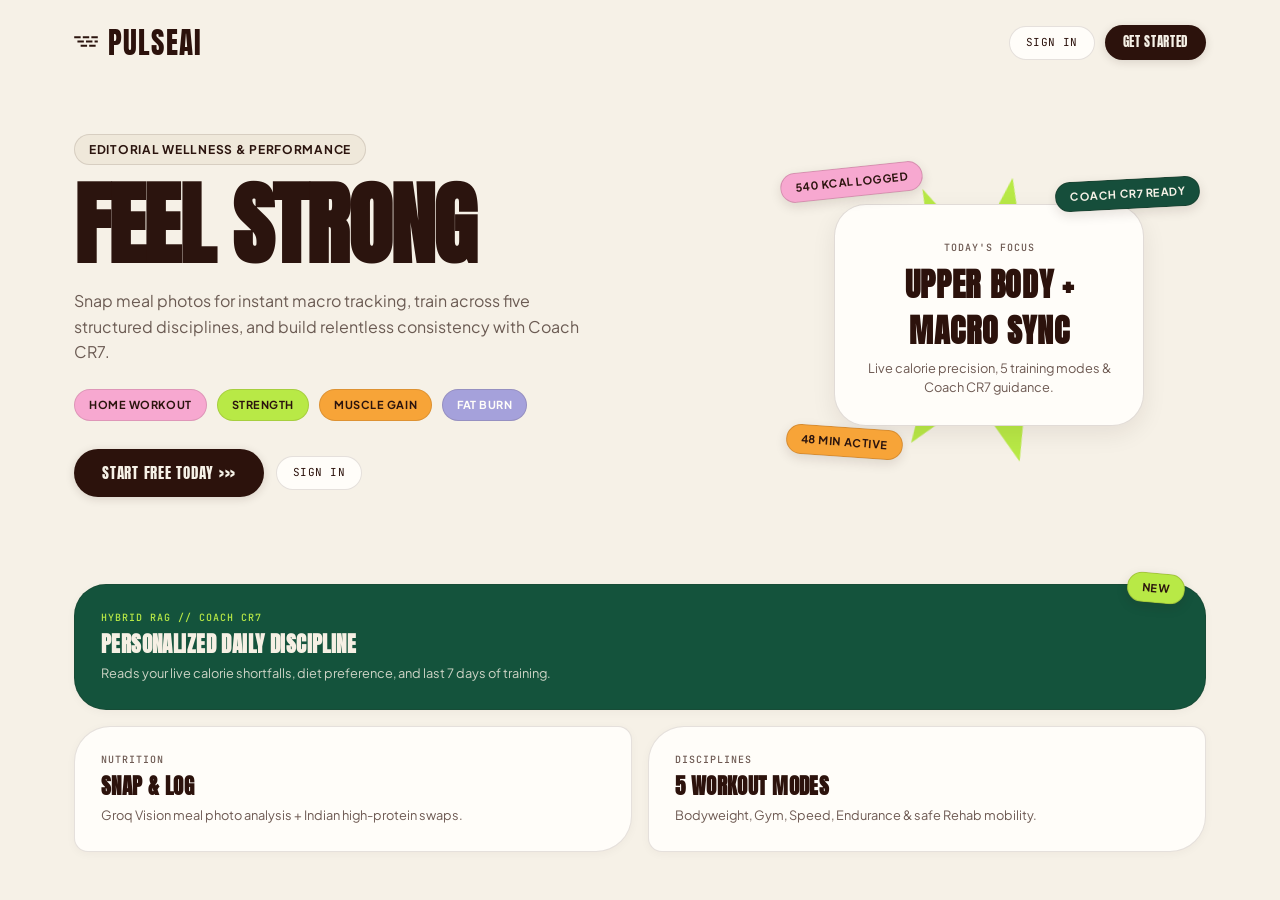
==== commit f62b64f0: "add RAG coach" ====
--- a/index.html
+++ b/index.html
@@ -1,12 +1,12 @@
 <!DOCTYPE html>
-<html lang="en">
+<html lang="en" data-theme="dark">
 <head>
   <meta charset="UTF-8">
   <meta name="viewport" content="width=device-width, initial-scale=1.0">
-  <title>PulseAI — Feel Strong. Train With Purpose.</title>
+  <title>PulseAI — Feel Strong. Expressive Wellness &amp; Training.</title>
   <link rel="preconnect" href="https://fonts.googleapis.com">
   <link rel="preconnect" href="https://fonts.gstatic.com" crossorigin>
-  <link href="https://fonts.googleapis.com/css2?family=Anton&family=Plus+Jakarta+Sans:wght@400;500;600;700&family=JetBrains+Mono:wght@400;500;600&display=swap" rel="stylesheet">
+  <link href="https://fonts.googleapis.com/css2?family=Anton&family=Plus+Jakarta+Sans:wght@500;600;700&family=JetBrains+Mono:wght@400;500;600&display=swap" rel="stylesheet">
   <link rel="stylesheet" href="css/style.css">
 </head>
 <body class="landing-page">
@@ -27,11 +27,11 @@
   </header>
 
   <main class="landing-hero">
-    <section>
-      <span class="landing-kicker">Editorial Performance &amp; Nutrition OS</span>
+    <section class="landing-hero-copy">
+      <span class="landing-kicker">Editorial Wellness &amp; Performance</span>
       <h1 class="landing-title">FEEL STRONG</h1>
       <p class="landing-subtitle">
-        Track daily macros with meal photo analysis, structure your training across five disciplines, and stay disciplined with Coach CR7 — all in one calm, matte workspace.
+        Snap meal photos for instant macro tracking, train across five structured disciplines, and build relentless consistency with Coach CR7.
       </p>
 
       <div class="editorial-pills">
@@ -43,33 +43,53 @@
 
       <div class="landing-cta-row" id="landingCtaRow">
         <a href="signup.html" class="btn-primary">Start Free Today &gt;&gt;&gt;</a>
-        <a href="login.html" class="btn-subtle">I Already Have an Account</a>
+        <a href="login.html" class="btn-subtle">Sign In</a>
       </div>
     </section>
 
-    <section class="landing-bento-preview" aria-label="Feature Preview">
-      <div class="landing-stat-card is-forest">
-        <div class="card-label" style="color: #B8E946;">HYBRID RAG // COACH CR7</div>
-        <h2 class="card-heading" style="color: #F6F1E7; margin-top: 8px;">CHAMPION DISCIPLINE DAILY</h2>
-        <p class="card-subtext" style="color: rgba(246, 241, 231, 0.8);">
-          Live macro gap feedback, Indian high-protein meal swaps, and workout planning built around your real numbers.
-        </p>
+    <!-- Expressive Hero Starburst + Overlapping Tilted Metric Pills -->
+    <section class="landing-visual-stage hero-starburst-host" aria-label="PulseAI Expressive Preview">
+      <svg class="hero-starburst-svg" viewBox="0 0 200 200" aria-hidden="true">
+        <path fill="#B8E946" d="M100 4 L117 56 L160 22 L144 74 L196 86 L150 112 L188 152 L134 146 L138 196 L100 158 L62 196 L66 146 L12 152 L50 112 L4 86 L56 74 L40 22 L83 56 Z"/>
+      </svg>
+
+      <div class="landing-center-card card-capsule">
+        <span class="card-label">TODAY'S FOCUS</span>
+        <h2 class="card-heading" style="font-size: 2rem; margin-top: 6px;">UPPER BODY + MACRO SYNC</h2>
+        <p class="card-subtext">Live calorie precision, 5 training modes &amp; Coach CR7 guidance.</p>
       </div>
 
-      <div class="landing-stat-card is-lime">
-        <div class="card-label" style="color: #2B140E;">NUTRITION</div>
-        <div class="pixel-number" style="font-size: 2.2rem; margin-top: 6px;">SNAP &amp; LOG</div>
-        <p class="card-subtext" style="color: #2B140E;">AI meal photo breakdown</p>
-      </div>
-
-      <div class="landing-stat-card is-sand">
-        <div class="card-label">DISCIPLINES</div>
-        <div class="pixel-number" style="font-size: 2.2rem; margin-top: 6px;">5 MODES</div>
-        <p class="card-subtext">Gym, Bodyweight, Speed, Endurance &amp; Rehab</p>
-      </div>
+      <span class="tilted-pill pill-blush" data-tilt="-6" style="top: 12px; left: 8px;">540 KCAL LOGGED</span>
+      <span class="tilted-pill pill-amber" data-tilt="4" style="bottom: 18px; left: 14px;">48 MIN ACTIVE</span>
+      <span class="tilted-pill pill-forest" data-tilt="-3" style="top: 24px; right: 6px;">COACH CR7 READY</span>
     </section>
   </main>
 
+  <section class="landing-bento-section">
+    <div class="landing-bento-grid">
+      <div class="bento-card card card-forest card-capsule landing-span-2" style="position: relative; overflow: visible;">
+        <span class="tilted-pill pill-lime" data-tilt="5" style="top: -12px; right: 20px;">NEW</span>
+        <span class="card-label" style="color: #B8E946;">HYBRID RAG // COACH CR7</span>
+        <h2 class="card-heading" style="color: #F6F0E4;">PERSONALIZED DAILY DISCIPLINE</h2>
+        <p class="card-subtext" style="color: rgba(246, 240, 228, 0.82);">Reads your live calorie shortfalls, diet preference, and last 7 days of training.</p>
+      </div>
+
+      <div class="bento-card card card-squircle">
+        <span class="card-label">NUTRITION</span>
+        <h2 class="card-heading">SNAP &amp; LOG</h2>
+        <p class="card-subtext">Groq Vision meal photo analysis + Indian high-protein swaps.</p>
+      </div>
+
+      <div class="bento-card card card-squircle">
+        <span class="card-label">DISCIPLINES</span>
+        <h2 class="card-heading">5 WORKOUT MODES</h2>
+        <p class="card-subtext">Bodyweight, Gym, Speed, Endurance &amp; safe Rehab mobility.</p>
+      </div>
+    </div>
+  </section>
+
+  <script src="https://cdnjs.cloudflare.com/ajax/libs/gsap/3.12.5/gsap.min.js"></script>
+  <script src="js/motion.js"></script>
   <script>
     (function () {
       const hasToken = Boolean(localStorage.getItem('pulseai_token'));
--- a/css/style.css
+++ b/css/style.css
@@ -6,37 +6,37 @@
 
 /* --- CSS Variables & Design Tokens --- */
 :root, [data-theme="dark"] {
-  /* Core Warm Editorial Palette */
-  --editorial-espresso: #2B140E;
-  --editorial-forest: #164E3B;
+  /* Core Expressive Shape-Driven Palette */
+  --editorial-espresso: #2C120C;
+  --editorial-forest: #14533C;
   --editorial-lime: #B8E946;
   --editorial-blush: #F7A8D0;
   --editorial-amber: #F7A438;
   --editorial-lavender: #A5A1DB;
 
-  --color-accent: #2B140E;           /* Deep Espresso Primary CTA */
-  --color-accent-hover: #3D1E16;
-  --color-accent-subtle: #EFE8DA;
-  --color-accent-glow: rgba(43, 20, 14, 0.08);
-  --color-accent-text: #F6F1E7;
-  --color-accent-contrast: #164E3B;
-
-  --color-bg-canvas: #F6F1E7;        /* Warm Bone / Cream */
-  --color-bg-sand: #EFE8DA;          /* Secondary Warm Sand */
-  --color-bg-card: #FFFDF9;          /* Clean Flat Ivory */
-  --color-bg-card-hover: #EFE8DA;
-  --color-bg-subtle: #EFE8DA;
-  --color-bg-pill: #EFE8DA;
-  --color-bg-active-pill: #F6F1E7;
-
-  --color-border: rgba(43, 20, 14, 0.12);
-  --color-border-subtle: rgba(43, 20, 14, 0.08);
-  --color-border-active: #2B140E;
-
-  --color-text-primary: #2B140E;     /* Deep Espresso Brown */
-  --color-text-secondary: #6B5B53;   /* Muted Taupe */
-  --color-text-muted: #6B5B53;
-  --color-text-inverse: #F6F1E7;
+  --color-accent: #2C120C;           /* Deep Espresso Primary CTA */
+  --color-accent-hover: #3F1C14;
+  --color-accent-subtle: #EDE4D3;
+  --color-accent-glow: rgba(44, 18, 12, 0.08);
+  --color-accent-text: #F6F0E4;
+  --color-accent-contrast: #14533C;
+
+  --color-bg-canvas: #F6F0E4;        /* Warm Bone / Cream */
+  --color-bg-sand: #EDE4D3;          /* Soft Sand */
+  --color-bg-card: #FFFDF9;          /* Crisp Ivory */
+  --color-bg-card-hover: #EDE4D3;
+  --color-bg-subtle: #EDE4D3;
+  --color-bg-pill: #EDE4D3;
+  --color-bg-active-pill: #F6F0E4;
+
+  --color-border: rgba(44, 18, 12, 0.12);
+  --color-border-subtle: rgba(44, 18, 12, 0.08);
+  --color-border-active: #2C120C;
+
+  --color-text-primary: #2C120C;     /* Deep Espresso */
+  --color-text-secondary: #6D5952;   /* Muted Cocoa */
+  --color-text-muted: #6D5952;
+  --color-text-inverse: #F6F0E4;
 
   --color-danger: #B91C1C;
   --color-danger-bg: rgba(185, 28, 28, 0.1);
@@ -2838,3 +2838,139 @@
 .btn-gen-ai:hover {
   background: #3D1E16 !important;
 }
+
+
+/* ==========================================================================
+   EXPRESSIVE SHAPE-DRIVEN SILHOUETTES (STARBURST, TILTED PILLS, SQUIRCLES)
+   ========================================================================== */
+.hero-starburst-host {
+  position: relative;
+}
+
+.hero-starburst-bg {
+  position: absolute;
+  width: 240px;
+  height: 240px;
+  top: 50%;
+  left: 50%;
+  transform: translate(-50%, -50%);
+  pointer-events: none;
+  z-index: 0;
+}
+
+.card-activity-rings > *:not(.hero-starburst-svg):not(.tilted-pill) {
+  position: relative;
+  z-index: 1;
+}
+
+.landing-visual-stage {
+  position: relative;
+  min-height: 320px;
+  display: flex;
+  align-items: center;
+  justify-content: center;
+  padding: 24px;
+}
+
+.landing-visual-stage .hero-starburst-svg {
+  position: absolute;
+  width: 290px;
+  height: 290px;
+  z-index: 0;
+}
+
+.landing-center-card {
+  position: relative;
+  z-index: 1;
+  background: #FFFDF9;
+  border: 1px solid rgba(44, 18, 12, 0.14);
+  padding: 28px;
+  max-width: 310px;
+  text-align: center;
+  box-shadow: 0 8px 24px rgba(44, 18, 12, 0.08);
+}
+
+.card-capsule {
+  border-radius: 32px !important;
+}
+
+.card-squircle,
+.card-workout,
+.card-calories,
+.workout-item-card,
+.meal-item-row {
+  border-radius: 36px 14px 36px 14px !important;
+}
+
+.card-forest {
+  background: var(--editorial-forest) !important;
+  color: #F6F0E4 !important;
+}
+
+.tilted-pill {
+  position: absolute;
+  z-index: 3;
+  display: inline-flex;
+  align-items: center;
+  font-family: var(--font-sans);
+  font-size: 11px;
+  font-weight: 700;
+  letter-spacing: 0.05em;
+  text-transform: uppercase;
+  padding: 6px 14px;
+  border-radius: 999px;
+  border: 1px solid rgba(44, 18, 12, 0.16);
+  box-shadow: 0 4px 12px rgba(44, 18, 12, 0.12);
+  cursor: default;
+  user-select: none;
+  white-space: nowrap;
+}
+
+.scallop-badge {
+  position: relative;
+  width: 48px;
+  height: 48px;
+  display: grid;
+  place-items: center;
+  flex-shrink: 0;
+}
+
+.scallop-badge svg {
+  position: absolute;
+  inset: 0;
+  width: 100%;
+  height: 100%;
+}
+
+.scallop-badge .avatar-badge {
+  position: relative;
+  z-index: 1;
+  width: 32px;
+  height: 32px;
+  background: transparent;
+  border: none;
+  font-size: 13px;
+}
+
+.landing-bento-section {
+  width: 100%;
+  max-width: 1180px;
+  margin: 0 auto 48px;
+  padding: 0 24px;
+}
+
+.landing-bento-grid {
+  display: grid;
+  grid-template-columns: 1fr;
+  gap: 16px;
+}
+
+@media (min-width: 768px) {
+  .landing-bento-grid {
+    grid-template-columns: repeat(2, 1fr);
+  }
+
+  .landing-span-2 {
+    grid-column: span 2;
+  }
+}
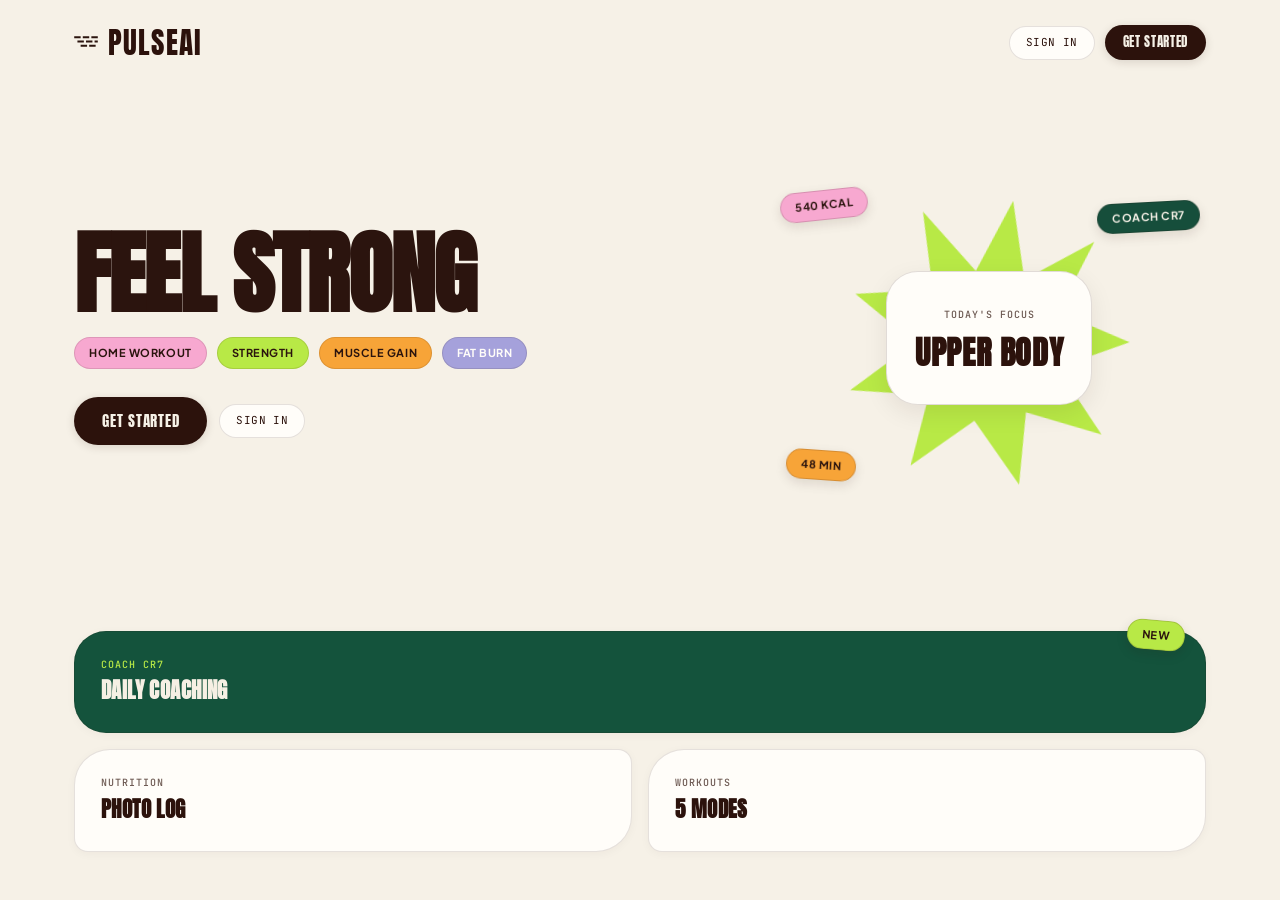
==== commit ed297edc: "add RAG coach" ====
--- a/index.html
+++ b/index.html
@@ -28,11 +28,7 @@
 
   <main class="landing-hero">
     <section class="landing-hero-copy">
-      <span class="landing-kicker">Editorial Wellness &amp; Performance</span>
       <h1 class="landing-title">FEEL STRONG</h1>
-      <p class="landing-subtitle">
-        Snap meal photos for instant macro tracking, train across five structured disciplines, and build relentless consistency with Coach CR7.
-      </p>
 
       <div class="editorial-pills">
         <span class="editorial-pill pill-blush">HOME WORKOUT</span>
@@ -42,26 +38,25 @@
       </div>
 
       <div class="landing-cta-row" id="landingCtaRow">
-        <a href="signup.html" class="btn-primary">Start Free Today &gt;&gt;&gt;</a>
+        <a href="signup.html" class="btn-primary">Get Started</a>
         <a href="login.html" class="btn-subtle">Sign In</a>
       </div>
     </section>
 
     <!-- Expressive Hero Starburst + Overlapping Tilted Metric Pills -->
-    <section class="landing-visual-stage hero-starburst-host" aria-label="PulseAI Expressive Preview">
+    <section class="landing-visual-stage hero-starburst-host" aria-label="PulseAI Preview">
       <svg class="hero-starburst-svg" viewBox="0 0 200 200" aria-hidden="true">
         <path fill="#B8E946" d="M100 4 L117 56 L160 22 L144 74 L196 86 L150 112 L188 152 L134 146 L138 196 L100 158 L62 196 L66 146 L12 152 L50 112 L4 86 L56 74 L40 22 L83 56 Z"/>
       </svg>
 
       <div class="landing-center-card card-capsule">
         <span class="card-label">TODAY'S FOCUS</span>
-        <h2 class="card-heading" style="font-size: 2rem; margin-top: 6px;">UPPER BODY + MACRO SYNC</h2>
-        <p class="card-subtext">Live calorie precision, 5 training modes &amp; Coach CR7 guidance.</p>
+        <h2 class="card-heading" style="font-size: 2rem; margin-top: 6px;">UPPER BODY</h2>
       </div>
 
-      <span class="tilted-pill pill-blush" data-tilt="-6" style="top: 12px; left: 8px;">540 KCAL LOGGED</span>
-      <span class="tilted-pill pill-amber" data-tilt="4" style="bottom: 18px; left: 14px;">48 MIN ACTIVE</span>
-      <span class="tilted-pill pill-forest" data-tilt="-3" style="top: 24px; right: 6px;">COACH CR7 READY</span>
+      <span class="tilted-pill pill-blush" data-tilt="-6" style="top: 12px; left: 8px;">540 KCAL</span>
+      <span class="tilted-pill pill-amber" data-tilt="4" style="bottom: 18px; left: 14px;">48 MIN</span>
+      <span class="tilted-pill pill-forest" data-tilt="-3" style="top: 24px; right: 6px;">COACH CR7</span>
     </section>
   </main>
 
@@ -69,21 +64,18 @@
     <div class="landing-bento-grid">
       <div class="bento-card card card-forest card-capsule landing-span-2" style="position: relative; overflow: visible;">
         <span class="tilted-pill pill-lime" data-tilt="5" style="top: -12px; right: 20px;">NEW</span>
-        <span class="card-label" style="color: #B8E946;">HYBRID RAG // COACH CR7</span>
-        <h2 class="card-heading" style="color: #F6F0E4;">PERSONALIZED DAILY DISCIPLINE</h2>
-        <p class="card-subtext" style="color: rgba(246, 240, 228, 0.82);">Reads your live calorie shortfalls, diet preference, and last 7 days of training.</p>
+        <span class="card-label" style="color: #B8E946;">COACH CR7</span>
+        <h2 class="card-heading" style="color: #F6F0E4;">DAILY COACHING</h2>
       </div>
 
       <div class="bento-card card card-squircle">
         <span class="card-label">NUTRITION</span>
-        <h2 class="card-heading">SNAP &amp; LOG</h2>
-        <p class="card-subtext">Groq Vision meal photo analysis + Indian high-protein swaps.</p>
+        <h2 class="card-heading">PHOTO LOG</h2>
       </div>
 
       <div class="bento-card card card-squircle">
-        <span class="card-label">DISCIPLINES</span>
-        <h2 class="card-heading">5 WORKOUT MODES</h2>
-        <p class="card-subtext">Bodyweight, Gym, Speed, Endurance &amp; safe Rehab mobility.</p>
+        <span class="card-label">WORKOUTS</span>
+        <h2 class="card-heading">5 MODES</h2>
       </div>
     </div>
   </section>
